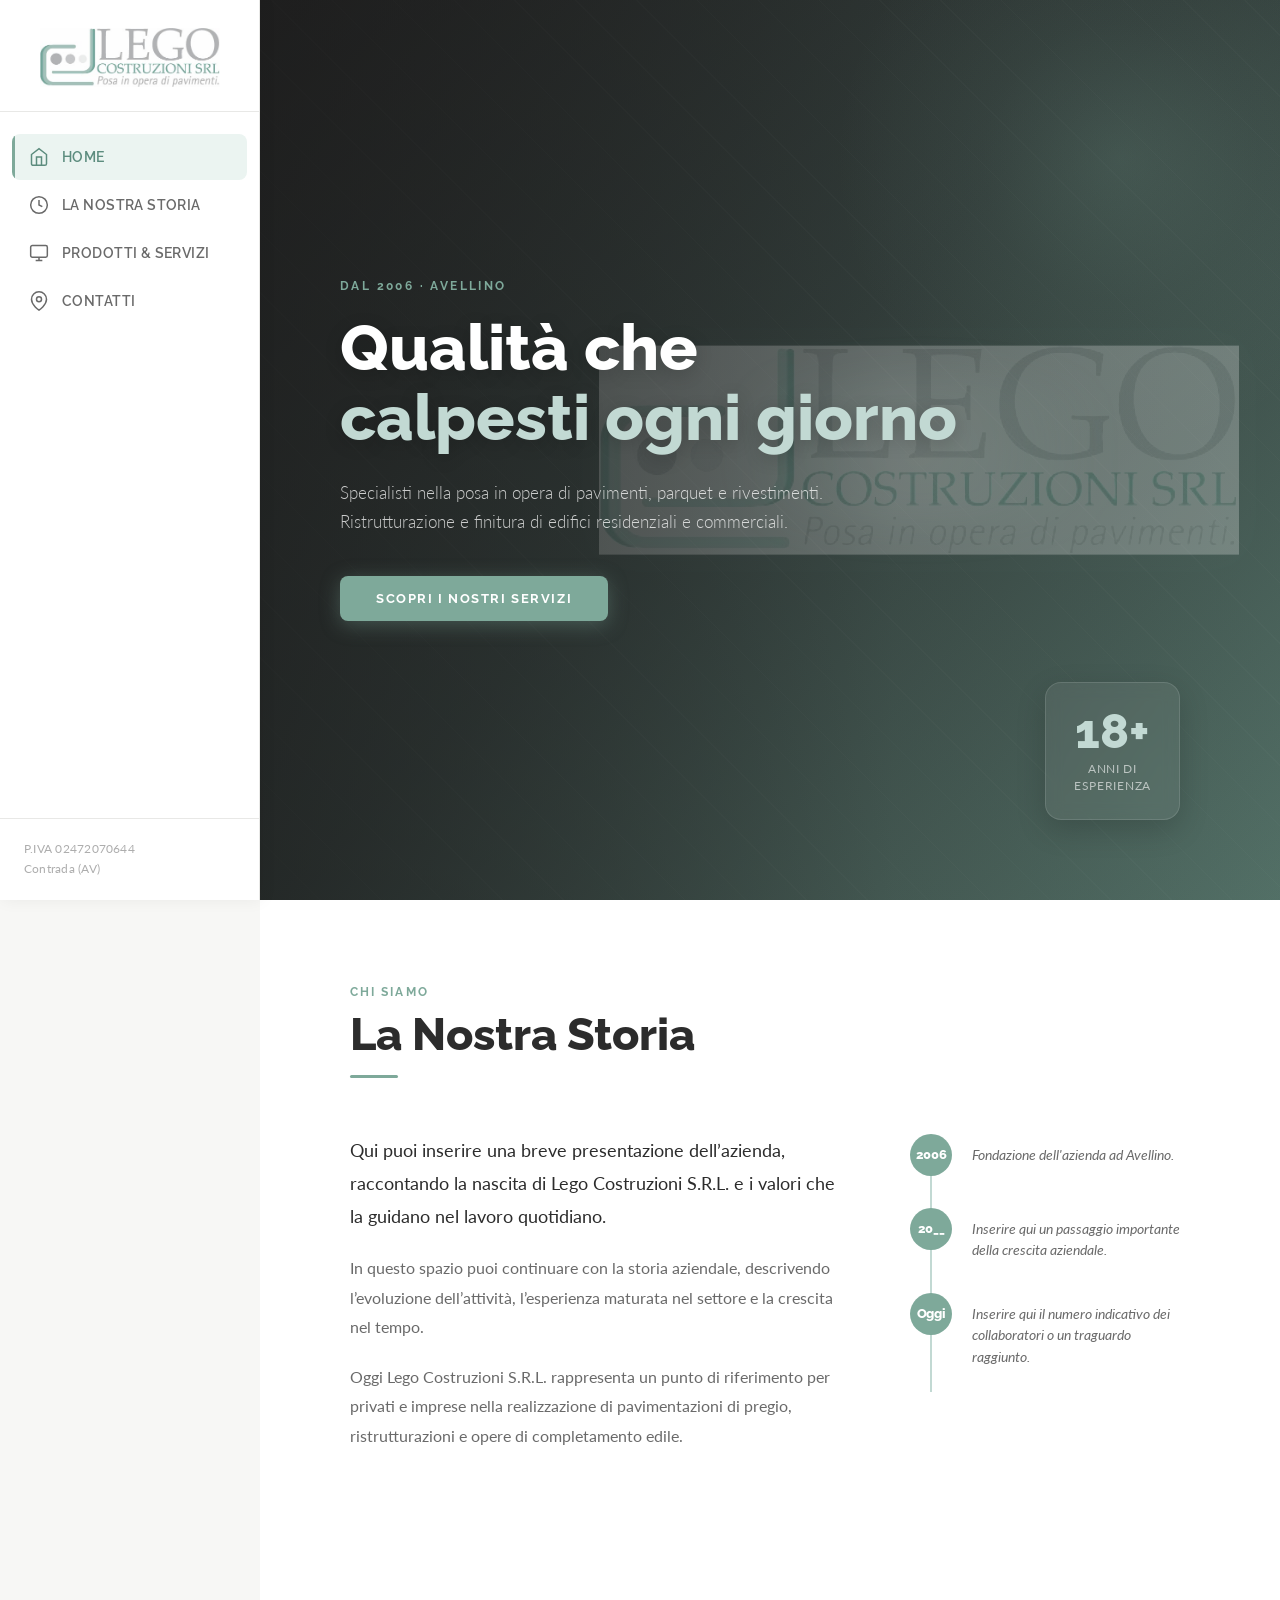
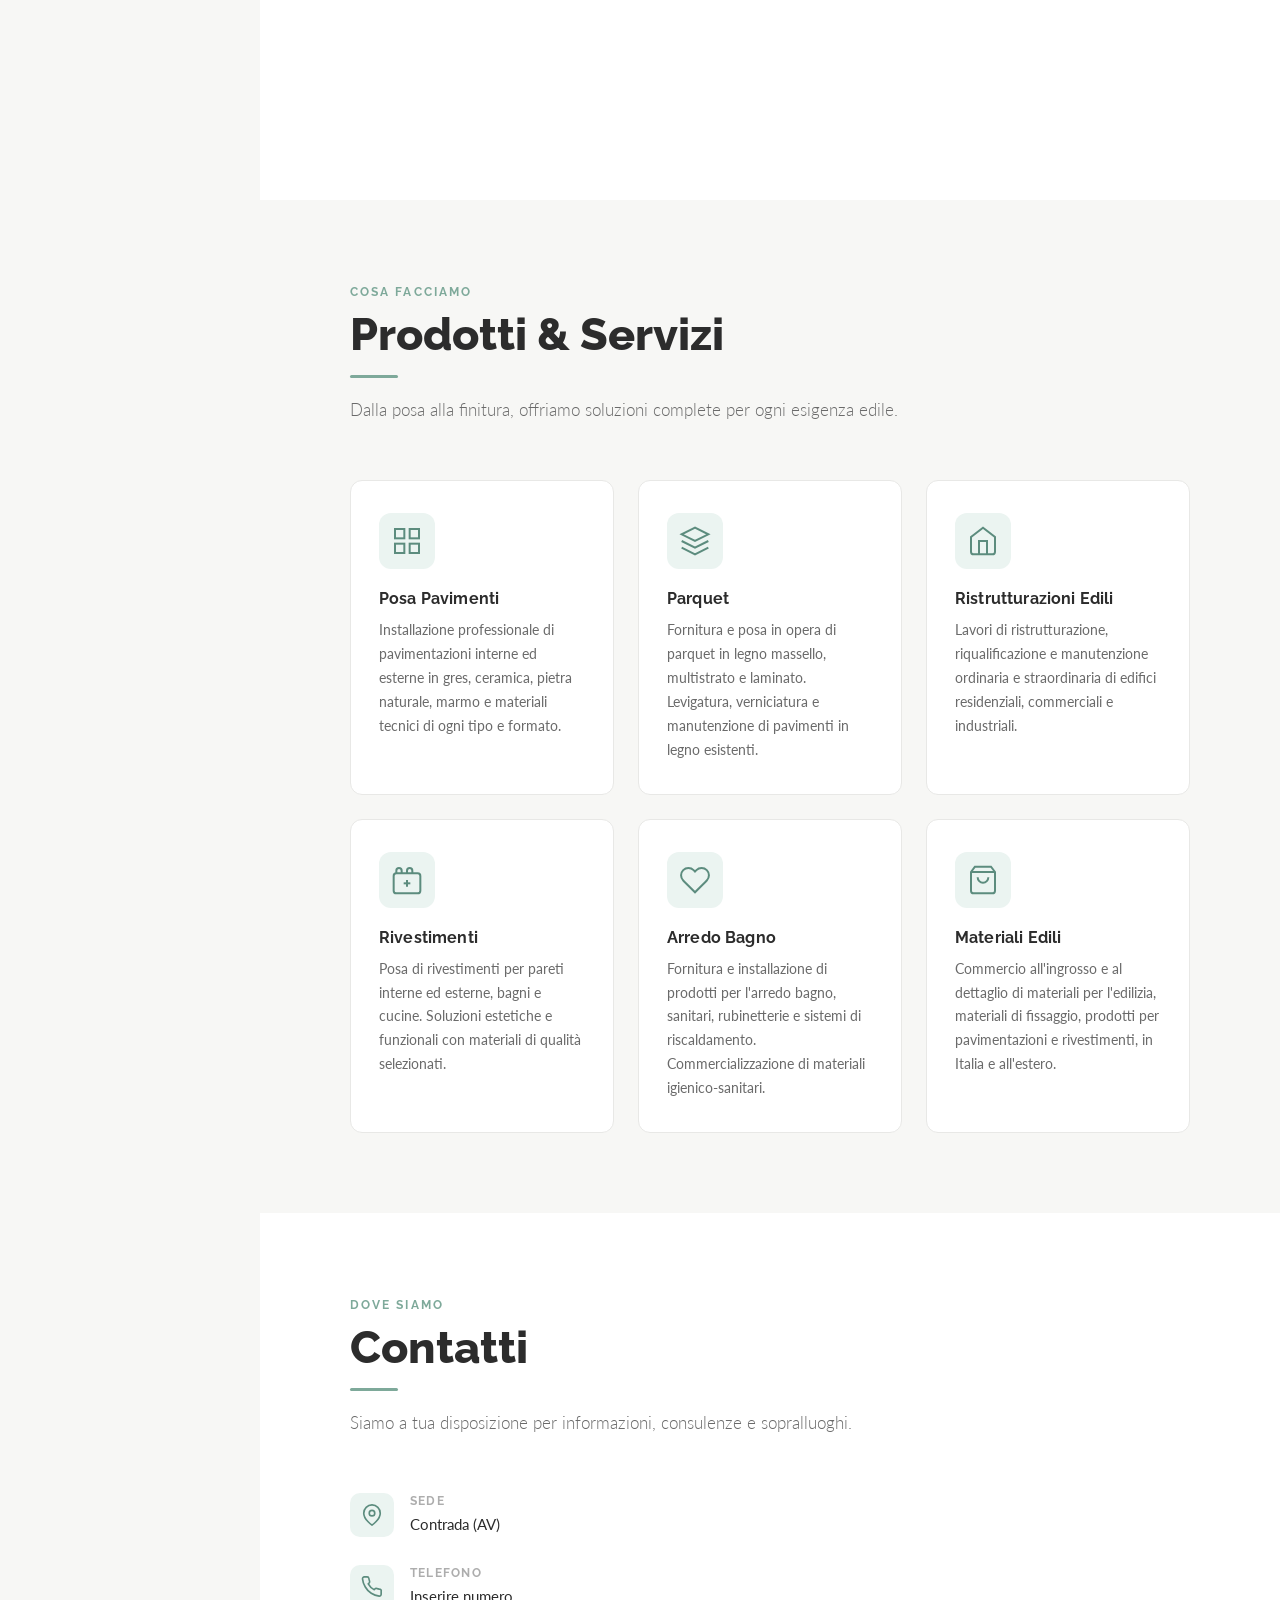
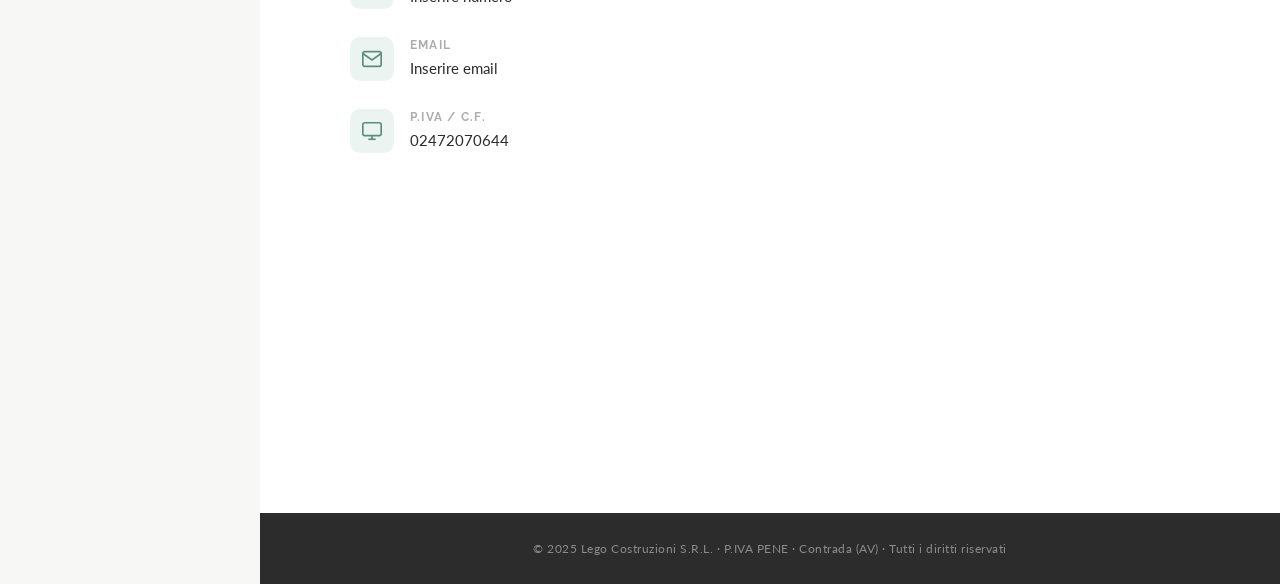
==== index.html @ 9ab8b0f4 "Update index.html" ====
<!DOCTYPE html>
<html lang="it">
<head>
  <meta charset="UTF-8" />
  <meta name="viewport" content="width=device-width, initial-scale=1.0" />
  <title>Lego Costruzioni S.R.L. – Posa in opera di pavimenti</title>
  <link rel="stylesheet" href="style.css" />
  <link href="https://fonts.googleapis.com/css2?family=Raleway:wght@300;400;500;600;700;800&family=Lato:wght@300;400;700&display=swap" rel="stylesheet" />
</head>
<body>

  <!-- SIDEBAR -->
  <nav class="sidebar">
    <div class="sidebar-brand">
      <img src="logo.jpg" alt="Lego Costruzioni SRL" class="sidebar-logo-img" />
    </div>

    <ul class="nav-links">
      <li>
        <a href="#home" class="nav-link active">
          <span class="nav-icon">
            <svg width="20" height="20" viewBox="0 0 24 24" fill="none" stroke="currentColor" stroke-width="1.8">
              <path d="M3 9l9-7 9 7v11a2 2 0 0 1-2 2H5a2 2 0 0 1-2-2z"/>
              <polyline points="9 22 9 12 15 12 15 22"/>
            </svg>
          </span>
          <span class="nav-label">Home</span>
        </a>
      </li>
      <li>
        <a href="#storia" class="nav-link">
          <span class="nav-icon">
            <svg width="20" height="20" viewBox="0 0 24 24" fill="none" stroke="currentColor" stroke-width="1.8">
              <circle cx="12" cy="12" r="10"/>
              <polyline points="12 6 12 12 16 14"/>
            </svg>
          </span>
          <span class="nav-label">La Nostra Storia</span>
        </a>
      </li>
      <li>
        <a href="#prodotti" class="nav-link">
          <span class="nav-icon">
            <svg width="20" height="20" viewBox="0 0 24 24" fill="none" stroke="currentColor" stroke-width="1.8">
              <rect x="2" y="3" width="20" height="14" rx="2"/>
              <line x1="8" y1="21" x2="16" y2="21"/>
              <line x1="12" y1="17" x2="12" y2="21"/>
            </svg>
          </span>
          <span class="nav-label">Prodotti &amp; Servizi</span>
        </a>
      </li>
      <li>
        <a href="#contatti" class="nav-link">
          <span class="nav-icon">
            <svg width="20" height="20" viewBox="0 0 24 24" fill="none" stroke="currentColor" stroke-width="1.8">
              <path d="M21 10c0 7-9 13-9 13s-9-6-9-13a9 9 0 0 1 18 0z"/>
              <circle cx="12" cy="10" r="3"/>
            </svg>
          </span>
          <span class="nav-label">Contatti</span>
        </a>
      </li>
    </ul>

    <div class="sidebar-footer">
      <p>P.IVA 02472070644</p>
      <p>Contrada (AV)</p>
    </div>
  </nav>

  <!-- MAIN CONTENT -->
  <main class="main-content">

    <!-- HOME SECTION -->
    <section id="home" class="section section-home">
      <div class="hero-bg-logo">
        <img src="logo.jpg" alt="" class="hero-bg-logo-img" />
      </div>

      <div class="hero-overlay"></div>

      <div class="hero-content">
        <p class="hero-eyebrow">Dal 2006 · Avellino</p>
        <h1 class="hero-title">Qualità che<br><em>calpesti ogni giorno</em></h1>
        <p class="hero-subtitle">
          Specialisti nella posa in opera di pavimenti, parquet e rivestimenti.<br>
          Ristrutturazione e finitura di edifici residenziali e commerciali.
        </p>
        <a href="#prodotti" class="btn-primary">Scopri i nostri servizi</a>
      </div>

      <div class="hero-badge">
        <span class="badge-number">18+</span>
        <span class="badge-text">anni di<br>esperienza</span>
      </div>
    </section>

    <!-- STORIA SECTION -->
    <section id="storia" class="section section-storia">
      <div class="section-inner">
        <div class="section-header">
          <span class="section-tag">Chi siamo</span>
          <h2 class="section-title">La Nostra Storia</h2>
          <div class="title-bar"></div>
        </div>

        <div class="storia-grid">
          <div class="storia-text">
            <p class="storia-intro">
              Qui puoi inserire una breve presentazione dell’azienda, raccontando la nascita di Lego Costruzioni S.R.L. e i valori che la guidano nel lavoro quotidiano.
            </p>
            <p>
              In questo spazio puoi continuare con la storia aziendale, descrivendo l’evoluzione dell’attività, l’esperienza maturata nel settore e la crescita nel tempo.
            </p>
            <p>
              Oggi Lego Costruzioni S.R.L. rappresenta un punto di riferimento per privati e imprese nella realizzazione di pavimentazioni di pregio, ristrutturazioni e opere di completamento edile.
            </p>
          </div>

          <div class="storia-timeline">
            <div class="timeline-item">
              <div class="timeline-year">2006</div>
              <div class="timeline-desc">Fondazione dell'azienda ad Avellino.</div>
            </div>
            <div class="timeline-item">
              <div class="timeline-year">20__</div>
              <div class="timeline-desc">Inserire qui un passaggio importante della crescita aziendale.</div>
            </div>
            <div class="timeline-item">
              <div class="timeline-year">Oggi</div>
              <div class="timeline-desc">Inserire qui il numero indicativo dei collaboratori o un traguardo raggiunto.</div>
            </div>
          </div>
        </div>
      </div>
    </section>

    <!-- PRODOTTI & SERVIZI SECTION -->
    <section id="prodotti" class="section section-prodotti">
      <div class="section-inner">
        <div class="section-header">
          <span class="section-tag">Cosa facciamo</span>
          <h2 class="section-title">Prodotti &amp; Servizi</h2>
          <div class="title-bar"></div>
          <p class="section-desc">Dalla posa alla finitura, offriamo soluzioni complete per ogni esigenza edile.</p>
        </div>

        <div class="cards-grid">

          <div class="card">
            <div class="card-icon">
              <svg width="32" height="32" viewBox="0 0 24 24" fill="none" stroke="currentColor" stroke-width="1.5">
                <rect x="3" y="3" width="7" height="7"/>
                <rect x="14" y="3" width="7" height="7"/>
                <rect x="3" y="14" width="7" height="7"/>
                <rect x="14" y="14" width="7" height="7"/>
              </svg>
            </div>
            <h3 class="card-title">Posa Pavimenti</h3>
            <p class="card-text">Installazione professionale di pavimentazioni interne ed esterne in gres, ceramica, pietra naturale, marmo e materiali tecnici di ogni tipo e formato.</p>
          </div>

          <div class="card">
            <div class="card-icon">
              <svg width="32" height="32" viewBox="0 0 24 24" fill="none" stroke="currentColor" stroke-width="1.5">
                <path d="M12 2L2 7l10 5 10-5-10-5z"/>
                <path d="M2 17l10 5 10-5"/>
                <path d="M2 12l10 5 10-5"/>
              </svg>
            </div>
            <h3 class="card-title">Parquet</h3>
            <p class="card-text">Fornitura e posa in opera di parquet in legno massello, multistrato e laminato. Levigatura, verniciatura e manutenzione di pavimenti in legno esistenti.</p>
          </div>

          <div class="card">
            <div class="card-icon">
              <svg width="32" height="32" viewBox="0 0 24 24" fill="none" stroke="currentColor" stroke-width="1.5">
                <path d="M3 9l9-7 9 7v11a2 2 0 0 1-2 2H5a2 2 0 0 1-2-2z"/>
                <polyline points="9 22 9 12 15 12 15 22"/>
              </svg>
            </div>
            <h3 class="card-title">Ristrutturazioni Edili</h3>
            <p class="card-text">Lavori di ristrutturazione, riqualificazione e manutenzione ordinaria e straordinaria di edifici residenziali, commerciali e industriali.</p>
          </div>

          <div class="card">
            <div class="card-icon">
              <svg width="32" height="32" viewBox="0 0 24 24" fill="none" stroke="currentColor" stroke-width="1.5">
                <rect x="2" y="7" width="20" height="15" rx="2"/>
                <path d="M16 7V5a2 2 0 0 0-4 0v2"/>
                <path d="M8 7V5a2 2 0 0 0-4 0v2"/>
                <line x1="12" y1="12" x2="12" y2="17"/>
                <line x1="9.5" y1="14.5" x2="14.5" y2="14.5"/>
              </svg>
            </div>
            <h3 class="card-title">Rivestimenti</h3>
            <p class="card-text">Posa di rivestimenti per pareti interne ed esterne, bagni e cucine. Soluzioni estetiche e funzionali con materiali di qualità selezionati.</p>
          </div>

          <div class="card">
            <div class="card-icon">
              <svg width="32" height="32" viewBox="0 0 24 24" fill="none" stroke="currentColor" stroke-width="1.5">
                <path d="M20.84 4.61a5.5 5.5 0 0 0-7.78 0L12 5.67l-1.06-1.06a5.5 5.5 0 0 0-7.78 7.78l1.06 1.06L12 21.23l7.78-7.78 1.06-1.06a5.5 5.5 0 0 0 0-7.78z"/>
              </svg>
            </div>
            <h3 class="card-title">Arredo Bagno</h3>
            <p class="card-text">Fornitura e installazione di prodotti per l'arredo bagno, sanitari, rubinetterie e sistemi di riscaldamento. Commercializzazione di materiali igienico-sanitari.</p>
          </div>

          <div class="card">
            <div class="card-icon">
              <svg width="32" height="32" viewBox="0 0 24 24" fill="none" stroke="currentColor" stroke-width="1.5">
                <path d="M6 2L3 6v14a2 2 0 0 0 2 2h14a2 2 0 0 0 2-2V6l-3-4z"/>
                <line x1="3" y1="6" x2="21" y2="6"/>
                <path d="M16 10a4 4 0 0 1-8 0"/>
              </svg>
            </div>
            <h3 class="card-title">Materiali Edili</h3>
            <p class="card-text">Commercio all'ingrosso e al dettaglio di materiali per l'edilizia, materiali di fissaggio, prodotti per pavimentazioni e rivestimenti, in Italia e all'estero.</p>
          </div>

        </div>
      </div>
    </section>

    <!-- CONTATTI SECTION -->
    <section id="contatti" class="section section-contatti">
      <div class="section-inner">
        <div class="section-header">
          <span class="section-tag">Dove siamo</span>
          <h2 class="section-title">Contatti</h2>
          <div class="title-bar"></div>
          <p class="section-desc">Siamo a tua disposizione per informazioni, consulenze e sopralluoghi.</p>
        </div>

        <div class="contatti-grid contatti-grid-single">
          <div class="contatti-info">
            <div class="contact-item">
              <div class="contact-icon">
                <svg width="22" height="22" viewBox="0 0 24 24" fill="none" stroke="currentColor" stroke-width="1.8">
                  <path d="M21 10c0 7-9 13-9 13s-9-6-9-13a9 9 0 0 1 18 0z"/>
                  <circle cx="12" cy="10" r="3"/>
                </svg>
              </div>
              <div>
                <strong>Sede</strong>
                <p>Contrada (AV)</p>
              </div>
            </div>

            <div class="contact-item">
              <div class="contact-icon">
                <svg width="22" height="22" viewBox="0 0 24 24" fill="none" stroke="currentColor" stroke-width="1.8">
                  <path d="M22 16.92v3a2 2 0 0 1-2.18 2 19.79 19.79 0 0 1-8.63-3.07A19.5 19.5 0 0 1 4.69 12 19.79 19.79 0 0 1 1.65 3.18 2 2 0 0 1 3.62 1h3a2 2 0 0 1 2 1.72c.127.96.361 1.903.7 2.81a2 2 0 0 1-.45 2.11L7.91 8.59a16 16 0 0 0 6.29 6.29l.96-.87a2 2 0 0 1 2.11-.45c.907.339 1.85.573 2.81.7A2 2 0 0 1 22 16.92z"/>
                </svg>
              </div>
              <div>
                <strong>Telefono</strong>
                <p>Inserire numero</p>
              </div>
            </div>

            <div class="contact-item">
              <div class="contact-icon">
                <svg width="22" height="22" viewBox="0 0 24 24" fill="none" stroke="currentColor" stroke-width="1.8">
                  <path d="M4 4h16c1.1 0 2 .9 2 2v12c0 1.1-.9 2-2 2H4c-1.1 0-2-.9-2-2V6c0-1.1.9-2 2-2z"/>
                  <polyline points="22,6 12,13 2,6"/>
                </svg>
              </div>
              <div>
                <strong>Email</strong>
                <p>Inserire email</p>
              </div>
            </div>

            <div class="contact-item">
              <div class="contact-icon">
                <svg width="22" height="22" viewBox="0 0 24 24" fill="none" stroke="currentColor" stroke-width="1.8">
                  <rect x="2" y="3" width="20" height="14" rx="2"/>
                  <line x1="8" y1="21" x2="16" y2="21"/>
                  <line x1="12" y1="17" x2="12" y2="21"/>
                </svg>
              </div>
              <div>
                <strong>P.IVA / C.F.</strong>
                <p>02472070644</p>
              </div>
            </div>
          </div>
        </div>
      </div>
    </section>

    <!-- FOOTER -->
    <footer class="footer">
      <p>&copy; 2025 Lego Costruzioni S.R.L. · P.IVA PENE · Contrada (AV) · Tutti i diritti riservati</p>
    </footer>

  </main>

  <script>
    const sections = document.querySelectorAll('.section');
    const navLinks = document.querySelectorAll('.nav-link');

    const observer = new IntersectionObserver((entries) => {
      entries.forEach(entry => {
        if (entry.isIntersecting) {
          const id = entry.target.getAttribute('id');
          navLinks.forEach(link => {
            link.classList.remove('active');
            if (link.getAttribute('href') === '#' + id) {
              link.classList.add('active');
            }
          });
        }
      });
    }, { threshold: 0.4 });

    sections.forEach(section => observer.observe(section));

    navLinks.forEach(link => {
      link.addEventListener('click', e => {
        e.preventDefault();
        const target = document.querySelector(link.getAttribute('href'));
        if (target) {
          target.scrollIntoView({ behavior: 'smooth' });
        }
      });
    });
  </script>

</body>
</html>
---- style.css ----
/* =========================================
   LEGO COSTRUZIONI SRL — style.css
   ========================================= */

*, *::before, *::after {
  box-sizing: border-box;
  margin: 0;
  padding: 0;
}

:root {
  --sage: #7EA99A;
  --sage-dk: #5C8C7E;
  --sage-lt: #C2D9D3;
  --sage-xlt: #EBF4F1;
  --gray: #6A6A6A;
  --gray-lt: #ADADAD;
  --gray-xlt: #E8E8E6;
  --dark: #2C2C2C;
  --white: #FFFFFF;
  --bg: #F7F7F5;
  --sidebar-w: 260px;
  --font-head: 'Raleway', sans-serif;
  --font-body: 'Lato', sans-serif;
  --transition: 0.3s ease;
  --shadow-sm: 0 2px 8px rgba(0,0,0,0.06);
  --shadow-md: 0 6px 24px rgba(0,0,0,0.10);
  --shadow-lg: 0 12px 40px rgba(0,0,0,0.14);
  --radius: 8px;
}

html {
  scroll-behavior: smooth;
}

body {
  font-family: var(--font-body);
  background: var(--bg);
  color: var(--dark);
  display: flex;
  min-height: 100vh;
  overflow-x: hidden;
}

/* =========================================
   SIDEBAR
   ========================================= */

.sidebar {
  position: fixed;
  top: 0;
  left: 0;
  width: var(--sidebar-w);
  height: 100vh;
  background: var(--white);
  border-right: 1px solid var(--gray-xlt);
  display: flex;
  flex-direction: column;
  z-index: 100;
  box-shadow: 2px 0 16px rgba(0,0,0,0.06);
}

.sidebar-brand {
  padding: 28px 24px 24px;
  border-bottom: 1px solid var(--gray-xlt);
  display: flex;
  align-items: center;
  justify-content: center;
  min-height: 110px;
}

.sidebar-logo-img {
  max-width: 180px;
  max-height: 80px;
  width: auto;
  height: auto;
  object-fit: contain;
}

.nav-links {
  list-style: none;
  padding: 20px 0;
  flex: 1;
}

.nav-links li {
  margin: 2px 12px;
}

.nav-link {
  display: flex;
  align-items: center;
  gap: 12px;
  padding: 13px 16px;
  border-radius: var(--radius);
  text-decoration: none;
  color: var(--gray);
  font-family: var(--font-head);
  font-weight: 600;
  font-size: 0.88rem;
  letter-spacing: 0.03em;
  text-transform: uppercase;
  transition: all var(--transition);
  position: relative;
  overflow: hidden;
}

.nav-link::before {
  content: '';
  position: absolute;
  left: 0;
  top: 0;
  height: 100%;
  width: 3px;
  background: var(--sage);
  border-radius: 0 3px 3px 0;
  transform: scaleY(0);
  transition: transform var(--transition);
}

.nav-link:hover {
  background: var(--sage-xlt);
  color: var(--sage-dk);
}

.nav-link:hover::before,
.nav-link.active::before {
  transform: scaleY(1);
}

.nav-link.active {
  background: var(--sage-xlt);
  color: var(--sage-dk);
}

.nav-icon {
  display: flex;
  align-items: center;
  justify-content: center;
  width: 22px;
  flex-shrink: 0;
  color: inherit;
}

.nav-label {
  white-space: nowrap;
}

.sidebar-footer {
  padding: 20px 24px;
  border-top: 1px solid var(--gray-xlt);
  font-size: 0.72rem;
  color: var(--gray-lt);
  line-height: 1.8;
  font-family: var(--font-body);
  letter-spacing: 0.02em;
}

/* =========================================
   MAIN CONTENT
   ========================================= */

.main-content {
  margin-left: var(--sidebar-w);
  flex: 1;
  min-height: 100vh;
}

/* =========================================
   SECTIONS — COMMON
   ========================================= */

.section {
  min-height: 100vh;
  scroll-snap-align: start;
}

.section-inner {
  max-width: 960px;
  margin: 0 auto;
  padding: 80px 60px;
}

.section-header {
  margin-bottom: 56px;
}

.section-tag {
  display: inline-block;
  font-family: var(--font-head);
  font-size: 0.72rem;
  font-weight: 700;
  letter-spacing: 0.18em;
  text-transform: uppercase;
  color: var(--sage);
  margin-bottom: 10px;
}

.section-title {
  font-family: var(--font-head);
  font-size: 2.8rem;
  font-weight: 800;
  color: var(--dark);
  line-height: 1.15;
  margin-bottom: 14px;
}

.title-bar {
  width: 48px;
  height: 3px;
  background: var(--sage);
  border-radius: 2px;
  margin-top: 14px;
}

.section-desc {
  margin-top: 18px;
  color: var(--gray);
  font-size: 1.05rem;
  font-weight: 300;
  line-height: 1.7;
  max-width: 560px;
}

/* =========================================
   HOME / HERO
   ========================================= */

.section-home {
  position: relative;
  display: flex;
  align-items: center;
  background: linear-gradient(135deg, #232323 0%, #34403d 48%, #56756b 100%);
  overflow: hidden;
  padding: 0 80px;
  isolation: isolate;
}

.section-home::before {
  content: '';
  position: absolute;
  inset: 0;
  background:
    repeating-linear-gradient(
      45deg,
      transparent,
      transparent 42px,
      rgba(255,255,255,0.018) 42px,
      rgba(255,255,255,0.018) 43px
    );
  z-index: 0;
}

.section-home::after {
  content: '';
  position: absolute;
  right: -120px;
  top: -120px;
  width: 560px;
  height: 560px;
  border-radius: 50%;
  background: radial-gradient(circle, rgba(126,169,154,0.22) 0%, rgba(126,169,154,0.08) 35%, transparent 72%);
  z-index: 0;
  animation: heroGlow 8s ease-in-out infinite;
}

.hero-bg-logo {
  position: absolute;
  top: 50%;
  right: 4%;
  transform: translateY(-50%);
  width: min(50vw, 720px);
  display: flex;
  align-items: center;
  justify-content: center;
  z-index: 1;
  pointer-events: none;
}

.hero-bg-logo::before {
  content: '';
  position: absolute;
  inset: 12%;
  border-radius: 50%;
  background: radial-gradient(circle, rgba(255,255,255,0.10) 0%, rgba(126,169,154,0.10) 38%, transparent 72%);
  filter: blur(18px);
  z-index: -1;
}

.hero-bg-logo-img {
  width: 100%;
  height: auto;
  object-fit: contain;
  opacity: 0.28;
  filter: brightness(1.18) contrast(1.05) saturate(0.9) drop-shadow(0 0 22px rgba(194,217,211,0.10));
  animation: floatLogo 9s ease-in-out infinite;
  transform-origin: center center;
}

.hero-overlay {
  position: absolute;
  inset: 0;
  background:
    linear-gradient(90deg, rgba(27,27,27,0.62) 0%, rgba(27,27,27,0.36) 34%, rgba(27,27,27,0.12) 62%, rgba(27,27,27,0.06) 100%);
  z-index: 1;
}

.hero-content {
  position: relative;
  z-index: 3;
  max-width: 640px;
}

.hero-eyebrow {
  font-family: var(--font-head);
  font-size: 0.75rem;
  font-weight: 700;
  letter-spacing: 0.2em;
  text-transform: uppercase;
  color: var(--sage);
  margin-bottom: 20px;
}

.hero-title {
  font-family: var(--font-head);
  font-size: 4rem;
  font-weight: 800;
  color: var(--white);
  line-height: 1.1;
  margin-bottom: 24px;
  text-shadow: 0 4px 18px rgba(0,0,0,0.18);
}

.hero-title em {
  font-style: normal;
  color: var(--sage-lt);
}

.hero-subtitle {
  font-size: 1.05rem;
  font-weight: 300;
  color: rgba(255,255,255,0.76);
  line-height: 1.75;
  margin-bottom: 40px;
  max-width: 520px;
}

.btn-primary {
  display: inline-block;
  padding: 15px 36px;
  background: var(--sage);
  color: var(--white);
  font-family: var(--font-head);
  font-weight: 700;
  font-size: 0.82rem;
  letter-spacing: 0.12em;
  text-transform: uppercase;
  text-decoration: none;
  border-radius: var(--radius);
  transition: all var(--transition);
  box-shadow: 0 4px 20px rgba(126,169,154,0.35);
  position: relative;
  z-index: 3;
}

.btn-primary:hover {
  background: var(--sage-dk);
  transform: translateY(-2px);
  box-shadow: 0 8px 28px rgba(126,169,154,0.45);
}

.hero-badge {
  position: absolute;
  right: 100px;
  bottom: 80px;
  z-index: 3;
  background: rgba(255,255,255,0.07);
  border: 1px solid rgba(255,255,255,0.12);
  backdrop-filter: blur(8px);
  border-radius: 16px;
  padding: 24px 28px;
  text-align: center;
  box-shadow: 0 10px 30px rgba(0,0,0,0.16);
}

.badge-number {
  display: block;
  font-family: var(--font-head);
  font-size: 3rem;
  font-weight: 800;
  color: var(--sage-lt);
  line-height: 1;
}

.badge-text {
  display: block;
  font-size: 0.75rem;
  color: rgba(255,255,255,0.6);
  letter-spacing: 0.06em;
  text-transform: uppercase;
  margin-top: 6px;
  line-height: 1.4;
}

@keyframes floatLogo {
  0% {
    transform: translateY(0) scale(1) rotate(-2deg);
  }
  50% {
    transform: translateY(-14px) scale(1.02) rotate(1deg);
  }
  100% {
    transform: translateY(0) scale(1) rotate(-2deg);
  }
}

@keyframes heroGlow {
  0% {
    transform: scale(1);
    opacity: 0.9;
  }
  50% {
    transform: scale(1.06);
    opacity: 1;
  }
  100% {
    transform: scale(1);
    opacity: 0.9;
  }
}

/* =========================================
   STORIA
   ========================================= */

.section-storia {
  background: var(--white);
}

.storia-grid {
  display: grid;
  grid-template-columns: 1fr 280px;
  gap: 60px;
  align-items: start;
}

.storia-text p {
  font-size: 1rem;
  line-height: 1.85;
  color: var(--gray);
  margin-bottom: 20px;
}

.storia-intro {
  font-size: 1.12rem !important;
  color: var(--dark) !important;
  font-weight: 400;
}

.storia-timeline {
  display: flex;
  flex-direction: column;
  gap: 0;
  position: relative;
}

.storia-timeline::before {
  content: '';
  position: absolute;
  left: 20px;
  top: 8px;
  bottom: 8px;
  width: 2px;
  background: var(--sage-lt);
}

.timeline-item {
  display: flex;
  gap: 20px;
  align-items: flex-start;
  padding: 0 0 32px 0;
  position: relative;
}

.timeline-year {
  font-family: var(--font-head);
  font-size: 0.82rem;
  font-weight: 800;
  color: var(--white);
  background: var(--sage);
  border-radius: 50%;
  width: 42px;
  height: 42px;
  display: flex;
  align-items: center;
  justify-content: center;
  flex-shrink: 0;
  position: relative;
  z-index: 1;
  letter-spacing: -0.02em;
}

.timeline-desc {
  font-size: 0.9rem;
  color: var(--gray);
  line-height: 1.5;
  padding-top: 10px;
  font-style: italic;
}

/* =========================================
   PRODOTTI
   ========================================= */

.section-prodotti {
  background: var(--bg);
}

.cards-grid {
  display: grid;
  grid-template-columns: repeat(3, 1fr);
  gap: 24px;
}

.card {
  background: var(--white);
  border-radius: 12px;
  padding: 32px 28px;
  border: 1px solid var(--gray-xlt);
  transition: all var(--transition);
  cursor: default;
}

.card:hover {
  transform: translateY(-4px);
  box-shadow: var(--shadow-md);
  border-color: var(--sage-lt);
}

.card-icon {
  width: 56px;
  height: 56px;
  background: var(--sage-xlt);
  border-radius: 12px;
  display: flex;
  align-items: center;
  justify-content: center;
  margin-bottom: 20px;
  color: var(--sage-dk);
  transition: all var(--transition);
}

.card:hover .card-icon {
  background: var(--sage);
  color: var(--white);
}

.card-title {
  font-family: var(--font-head);
  font-size: 1rem;
  font-weight: 700;
  color: var(--dark);
  margin-bottom: 10px;
  letter-spacing: 0.01em;
}

.card-text {
  font-size: 0.88rem;
  line-height: 1.7;
  color: var(--gray);
}

/* =========================================
   CONTATTI
   ========================================= */

.section-contatti {
  background: var(--white);
}

.contatti-grid {
  display: grid;
  grid-template-columns: 1fr 1.4fr;
  gap: 60px;
  align-items: start;
}

.contatti-info {
  display: flex;
  flex-direction: column;
  gap: 28px;
}

.contact-item {
  display: flex;
  gap: 16px;
  align-items: flex-start;
}

.contact-icon {
  width: 44px;
  height: 44px;
  background: var(--sage-xlt);
  border-radius: 10px;
  display: flex;
  align-items: center;
  justify-content: center;
  color: var(--sage-dk);
  flex-shrink: 0;
}

.contact-item strong {
  display: block;
  font-family: var(--font-head);
  font-size: 0.78rem;
  font-weight: 700;
  letter-spacing: 0.1em;
  text-transform: uppercase;
  color: var(--gray-lt);
  margin-bottom: 4px;
}

.contact-item p {
  font-size: 0.95rem;
  color: var(--dark);
  line-height: 1.6;
}

.contatti-form {
  background: var(--bg);
  border-radius: 16px;
  padding: 40px 36px;
  border: 1px solid var(--gray-xlt);
}

.form-title {
  font-family: var(--font-head);
  font-size: 1.2rem;
  font-weight: 700;
  color: var(--dark);
  margin-bottom: 28px;
}

.form-group {
  margin-bottom: 20px;
}

.form-group label {
  display: block;
  font-size: 0.78rem;
  font-weight: 700;
  letter-spacing: 0.08em;
  text-transform: uppercase;
  color: var(--gray);
  margin-bottom: 8px;
  font-family: var(--font-head);
}

.form-group input,
.form-group textarea {
  width: 100%;
  padding: 12px 16px;
  border: 1px solid var(--gray-xlt);
  border-radius: var(--radius);
  background: var(--white);
  font-family: var(--font-body);
  font-size: 0.92rem;
  color: var(--dark);
  transition: border-color var(--transition), box-shadow var(--transition);
  outline: none;
  resize: vertical;
}

.form-group input::placeholder,
.form-group textarea::placeholder {
  color: var(--gray-lt);
}

.form-group input:focus,
.form-group textarea:focus {
  border-color: var(--sage);
  box-shadow: 0 0 0 3px rgba(126,169,154,0.15);
}

.btn-submit {
  width: 100%;
  padding: 15px;
  background: var(--sage);
  color: var(--white);
  border: none;
  border-radius: var(--radius);
  font-family: var(--font-head);
  font-weight: 700;
  font-size: 0.85rem;
  letter-spacing: 0.1em;
  text-transform: uppercase;
  cursor: pointer;
  transition: all var(--transition);
  margin-top: 8px;
}

.btn-submit:hover {
  background: var(--sage-dk);
  transform: translateY(-1px);
  box-shadow: 0 4px 16px rgba(126,169,154,0.35);
}

/* =========================================
   FOOTER
   ========================================= */

.footer {
  background: var(--dark);
  color: rgba(255,255,255,0.45);
  text-align: center;
  padding: 28px 40px;
  font-size: 0.78rem;
  letter-spacing: 0.04em;
  font-family: var(--font-body);
}

/* =========================================
   RESPONSIVE
   ========================================= */

@media (max-width: 1200px) {
  .hero-bg-logo {
    width: min(40vw, 500px);
    right: 5%;
  }
}

@media (max-width: 1024px) {
  :root {
    --sidebar-w: 220px;
  }

  .section-inner {
    padding: 60px 40px;
  }

  .hero-title {
    font-size: 3rem;
  }

  .cards-grid {
    grid-template-columns: repeat(2, 1fr);
  }

  .storia-grid {
    grid-template-columns: 1fr;
    gap: 40px;
  }

  .hero-badge {
    right: 40px;
    bottom: 60px;
  }

  .hero-bg-logo {
    width: min(42vw, 420px);
    right: 2%;
    opacity: 1;
  }

  .hero-bg-logo-img {
    opacity: 0.11;
  }
}

@media (max-width: 768px) {
  :root {
    --sidebar-w: 0px;
  }

  .sidebar {
    width: 100%;
    height: auto;
    position: relative;
    flex-direction: row;
    flex-wrap: wrap;
    box-shadow: none;
    border-right: none;
    border-bottom: 1px solid var(--gray-xlt);
  }

  .sidebar-brand {
    border-bottom: none;
    padding: 16px 20px;
    min-height: auto;
    flex: 1;
  }

  .sidebar-logo-img {
    max-width: 130px;
    max-height: 50px;
  }

  .nav-links {
    display: flex;
    flex-direction: row;
    padding: 8px 12px;
    gap: 4px;
    width: 100%;
    border-top: 1px solid var(--gray-xlt);
    overflow-x: auto;
  }

  .nav-links li {
    margin: 0;
    flex-shrink: 0;
  }

  .nav-link {
    padding: 10px 14px;
    font-size: 0.75rem;
  }

  .nav-link::before {
    display: none;
  }

  .sidebar-footer {
    display: none;
  }

  body {
    flex-direction: column;
  }

  .main-content {
    margin-left: 0;
  }

  .section-home {
    padding: 60px 32px;
    min-height: 80vh;
  }

  .hero-title {
    font-size: 2.4rem;
  }

  .hero-badge {
    display: none;
  }

  .hero-bg-logo {
    width: 72vw;
    right: -8%;
    top: 52%;
  }

  .hero-bg-logo-img {
    opacity: 0.09;
    animation-duration: 11s;
  }

  .section-inner {
    padding: 50px 28px;
  }

  .section-title {
    font-size: 2rem;
  }

  .cards-grid {
    grid-template-columns: 1fr;
  }

  .contatti-grid {
    grid-template-columns: 1fr;
    gap: 40px;
  }
}
.contatti-grid-single {
  grid-template-columns: 1fr;
  max-width: 700px;
}

@media (max-width: 480px) {
  .section-home {
    padding: 48px 22px;
  }

  .hero-title {
    font-size: 2rem;
  }

  .hero-subtitle {
    font-size: 0.95rem;
    max-width: 100%;
  }

  .hero-bg-logo {
    width: 88vw;
    right: -20%;
    top: 50%;
  }

  .hero-overlay {
    background: linear-gradient(90deg, rgba(27,27,27,0.78) 0%, rgba(27,27,27,0.58) 45%, rgba(27,27,27,0.22) 100%);
  }
}
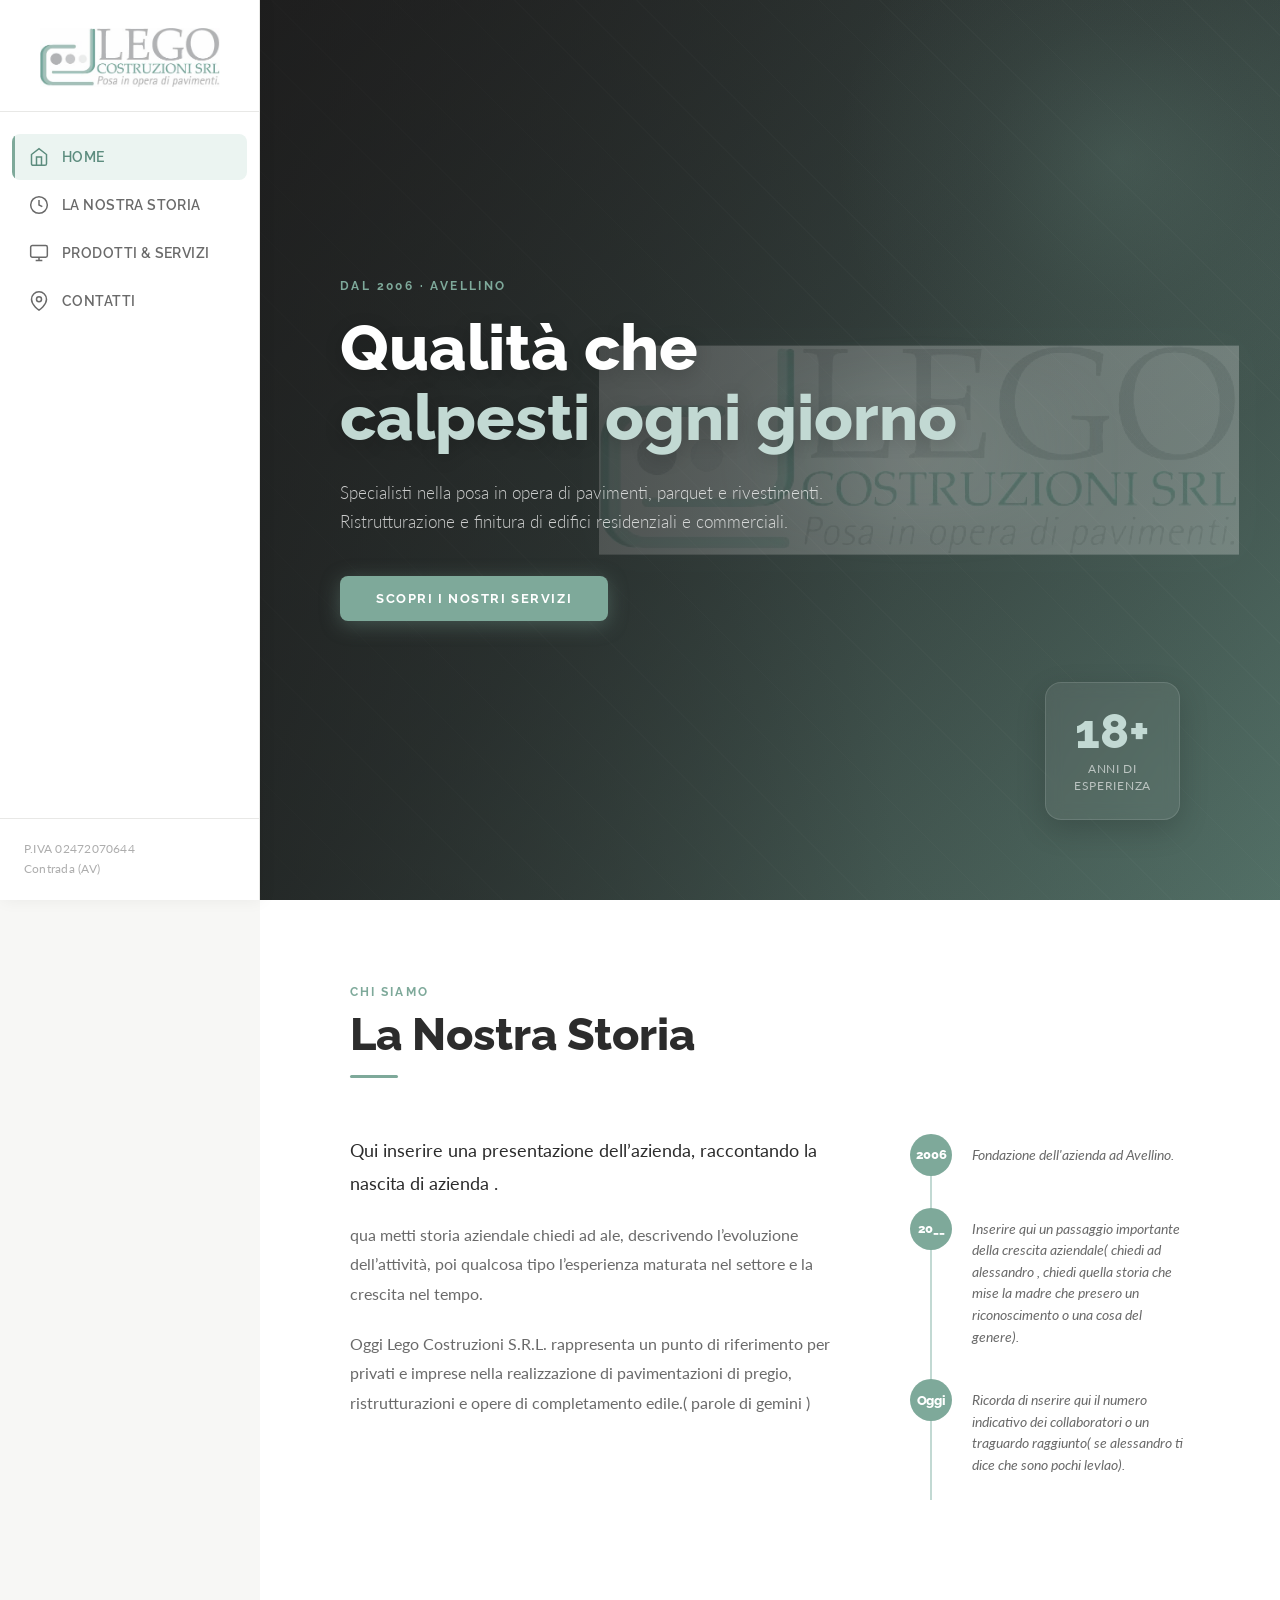
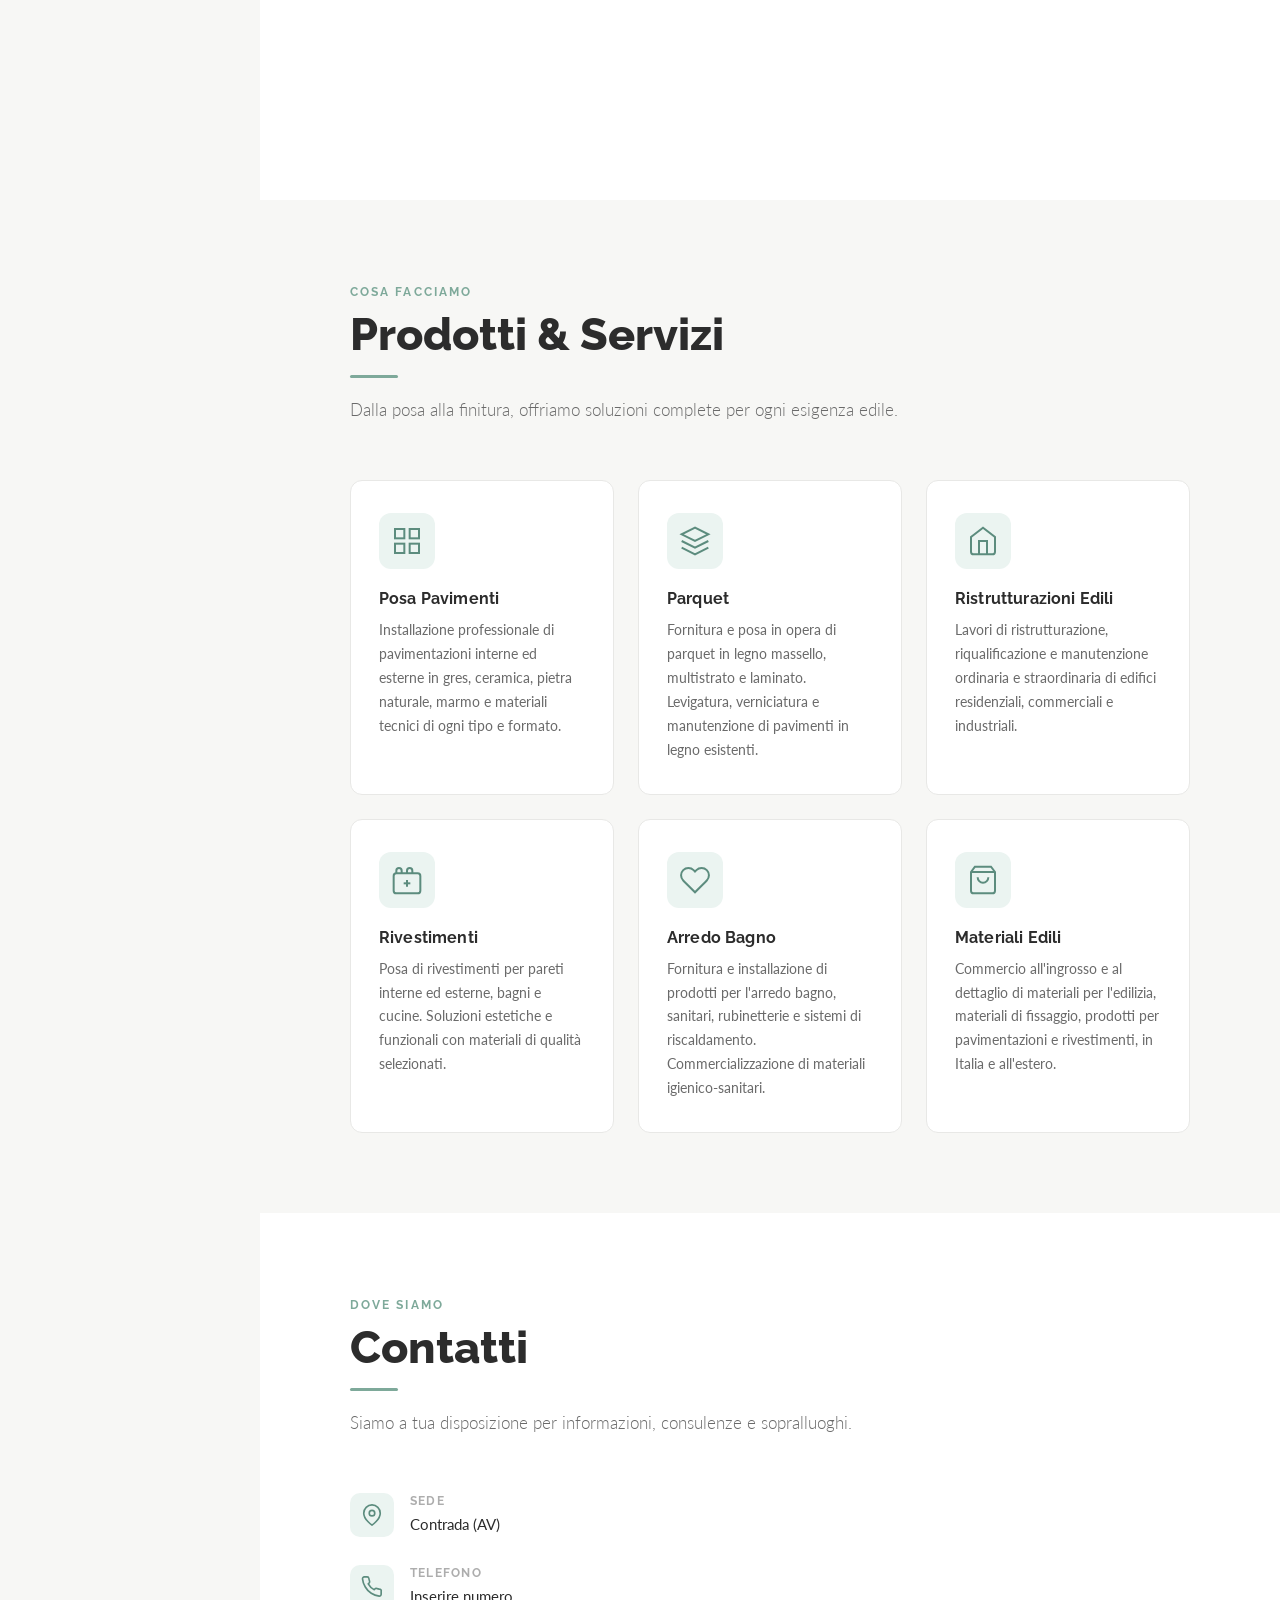
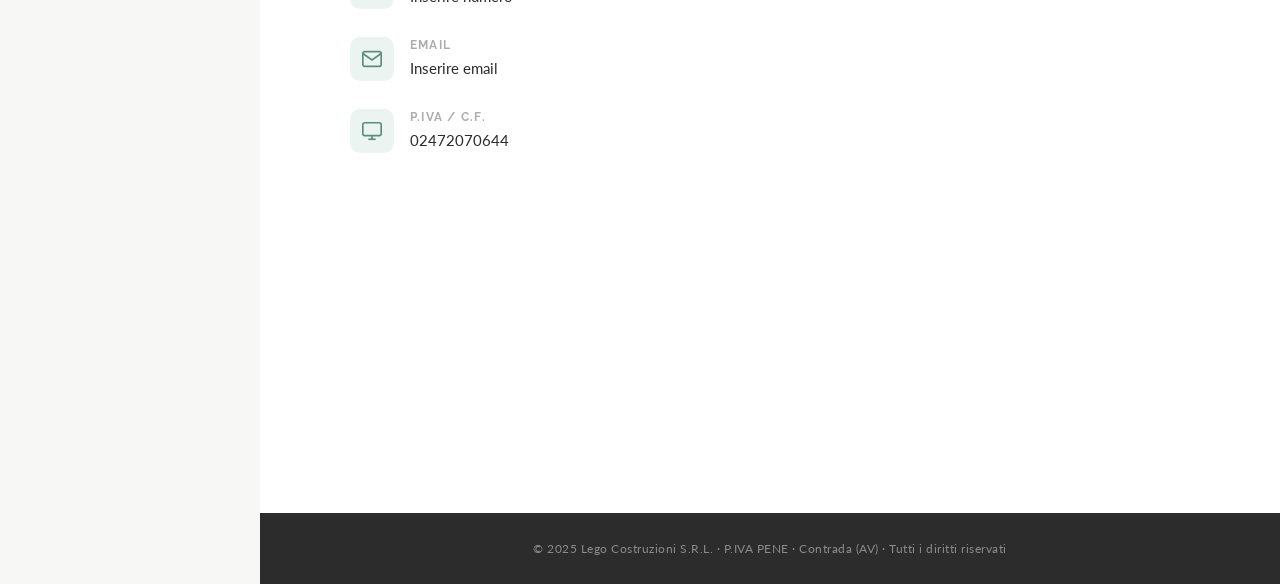
==== commit 1332749f: "Update index.html" ====
--- a/index.html
+++ b/index.html
@@ -108,13 +108,13 @@
         <div class="storia-grid">
           <div class="storia-text">
             <p class="storia-intro">
-              Qui puoi inserire una breve presentazione dell’azienda, raccontando la nascita di Lego Costruzioni S.R.L. e i valori che la guidano nel lavoro quotidiano.
+              Qui inserire una  presentazione dell’azienda, raccontando la nascita di azienda .
             </p>
             <p>
-              In questo spazio puoi continuare con la storia aziendale, descrivendo l’evoluzione dell’attività, l’esperienza maturata nel settore e la crescita nel tempo.
+              qua metti storia aziendale chiedi ad ale, descrivendo l’evoluzione dell’attività,  poi qualcosa tipo l’esperienza maturata nel settore e la crescita nel tempo.
             </p>
             <p>
-              Oggi Lego Costruzioni S.R.L. rappresenta un punto di riferimento per privati e imprese nella realizzazione di pavimentazioni di pregio, ristrutturazioni e opere di completamento edile.
+              Oggi Lego Costruzioni S.R.L. rappresenta un punto di riferimento per privati e imprese nella realizzazione di pavimentazioni di pregio, ristrutturazioni e opere di completamento edile.( parole di gemini )
             </p>
           </div>
 
@@ -125,11 +125,11 @@
             </div>
             <div class="timeline-item">
               <div class="timeline-year">20__</div>
-              <div class="timeline-desc">Inserire qui un passaggio importante della crescita aziendale.</div>
+              <div class="timeline-desc">Inserire qui un passaggio importante della crescita aziendale( chiedi ad alessandro , chiedi quella storia che mise la madre che presero un riconoscimento o una cosa del genere).</div>
             </div>
             <div class="timeline-item">
               <div class="timeline-year">Oggi</div>
-              <div class="timeline-desc">Inserire qui il numero indicativo dei collaboratori o un traguardo raggiunto.</div>
+              <div class="timeline-desc">Ricorda di nserire qui il numero indicativo dei collaboratori o un traguardo raggiunto( se alessandro ti dice che sono pochi levlao).</div>
             </div>
           </div>
         </div>
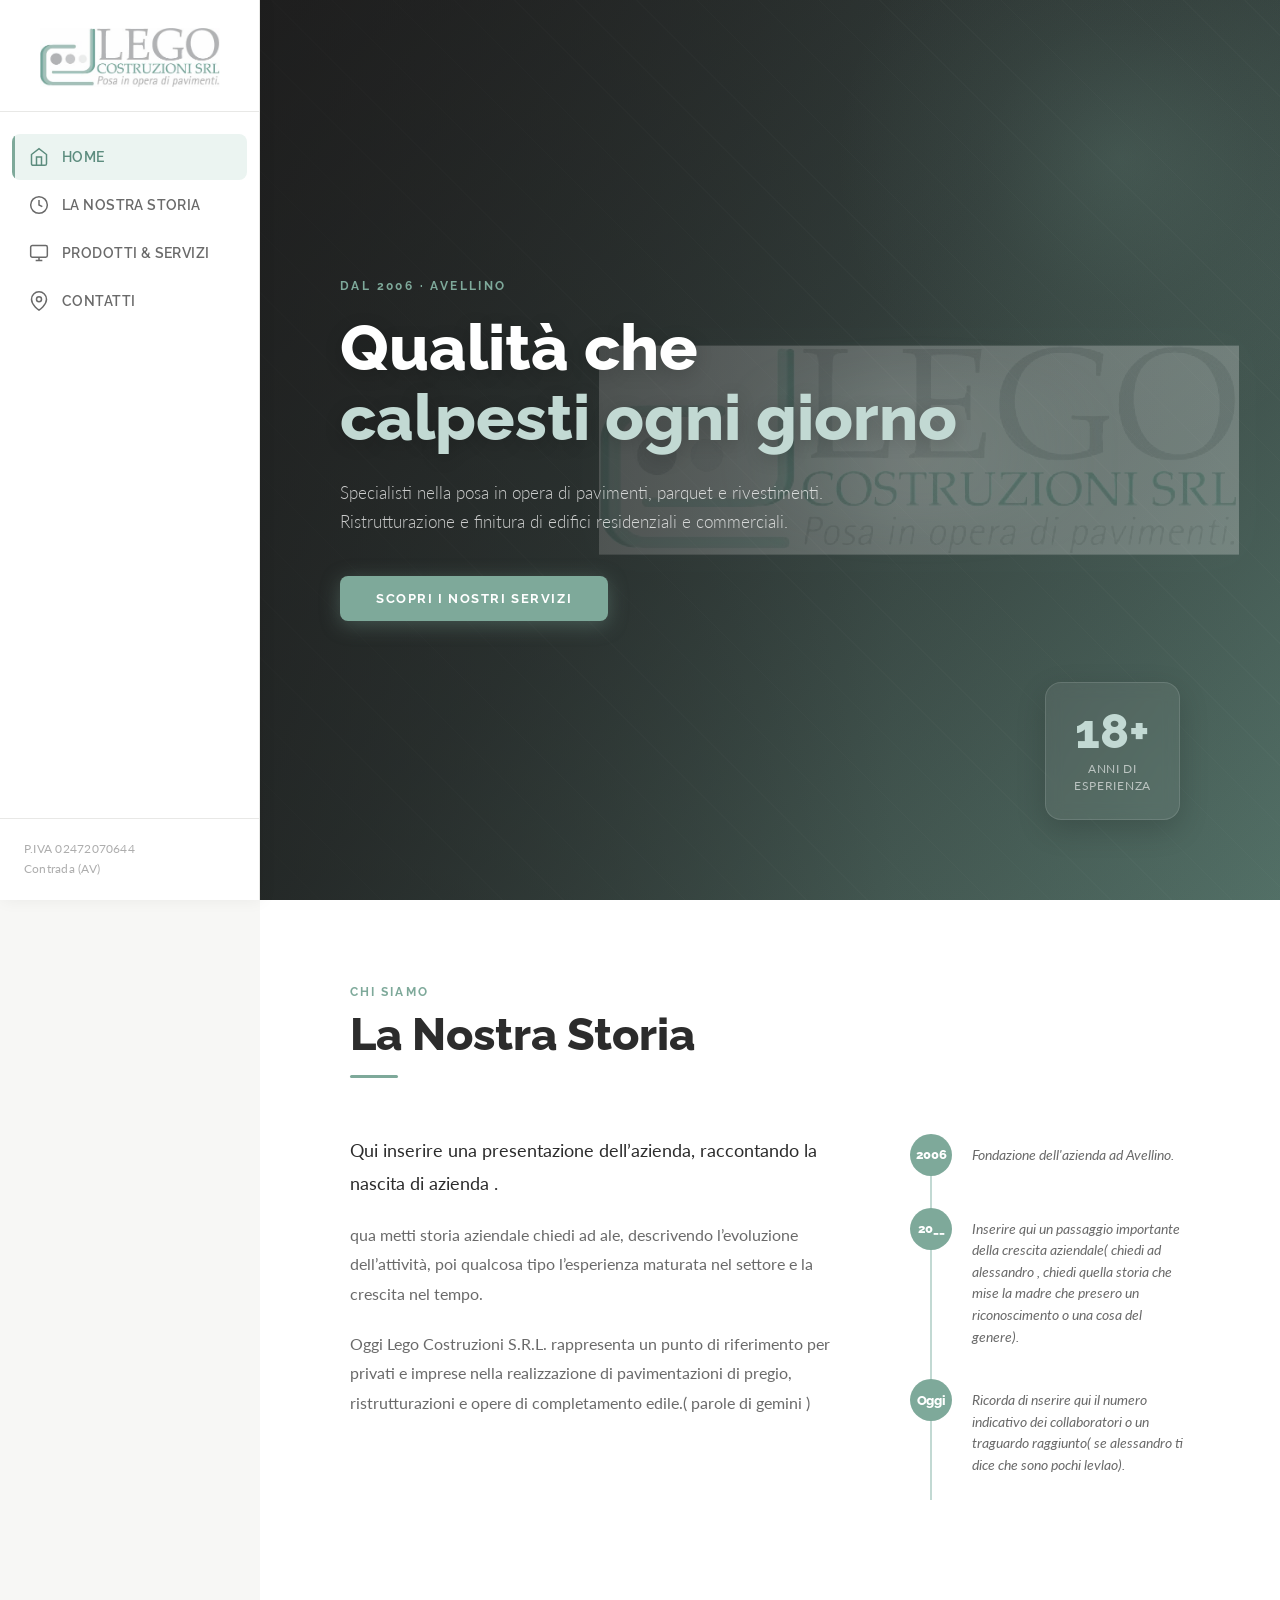
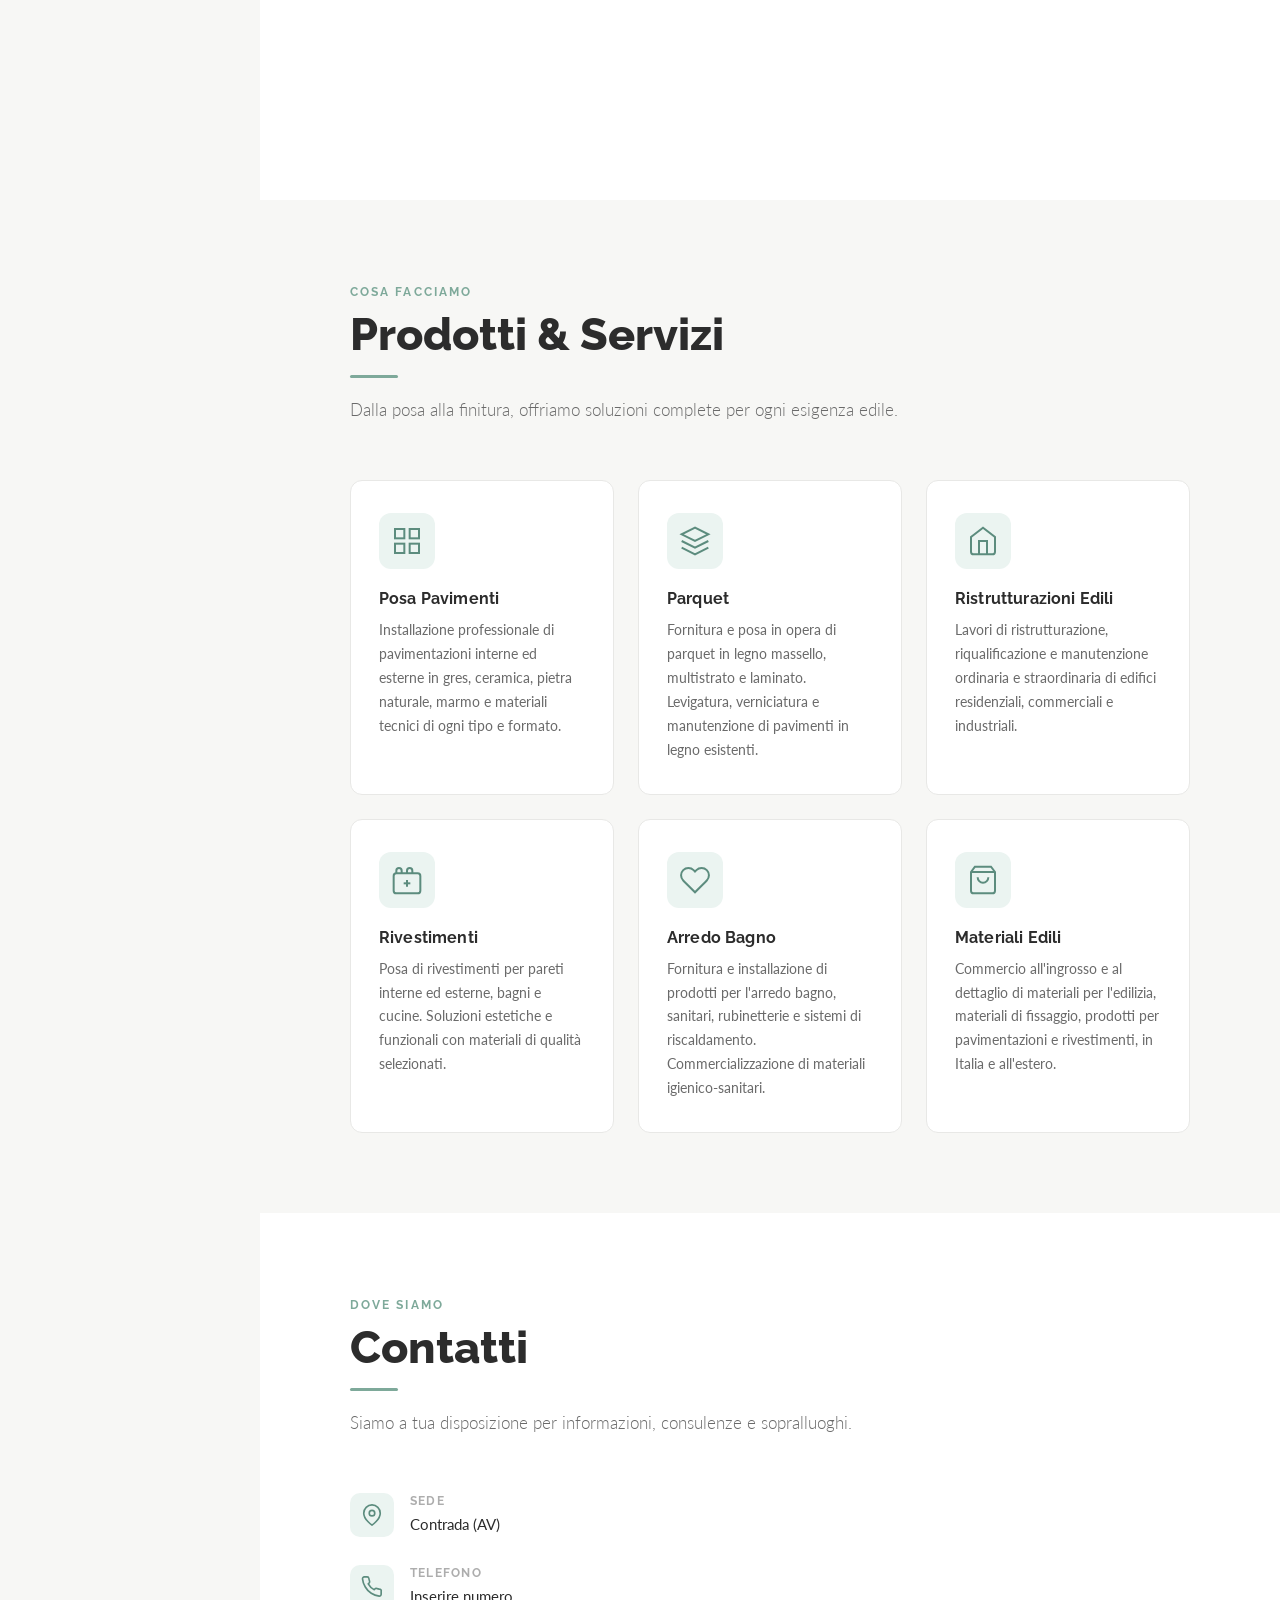
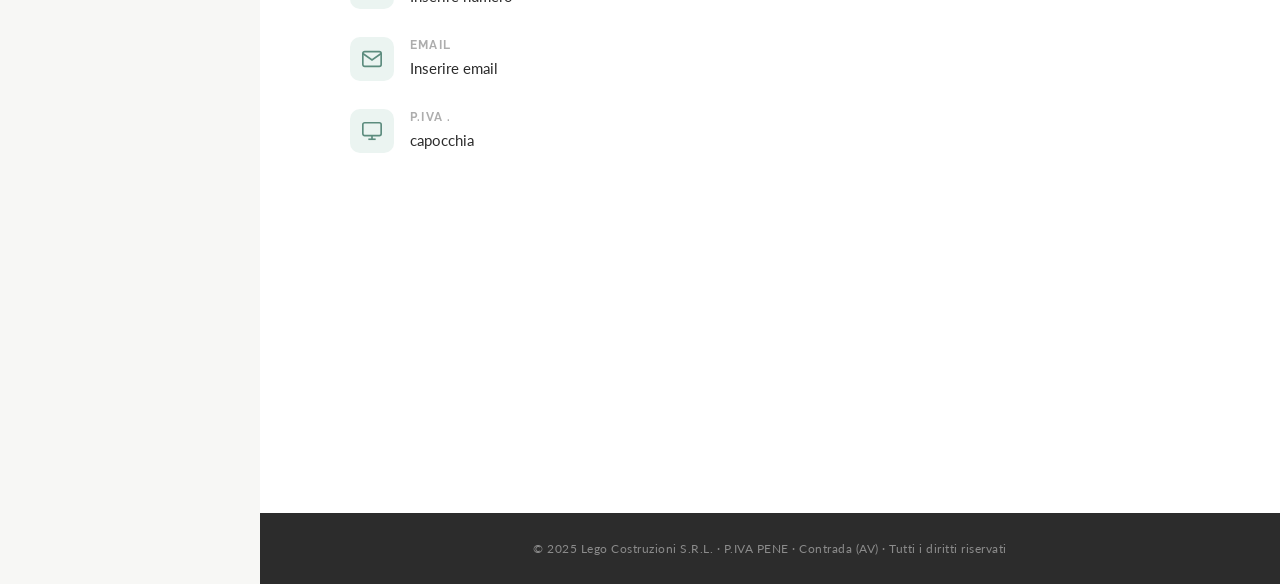
==== commit edbddbdf: "Update index.html" ====
--- a/index.html
+++ b/index.html
@@ -283,8 +283,8 @@
                 </svg>
               </div>
               <div>
-                <strong>P.IVA / C.F.</strong>
-                <p>02472070644</p>
+                <strong>P.IVA .</strong>
+                <p>capocchia</p>
               </div>
             </div>
           </div>
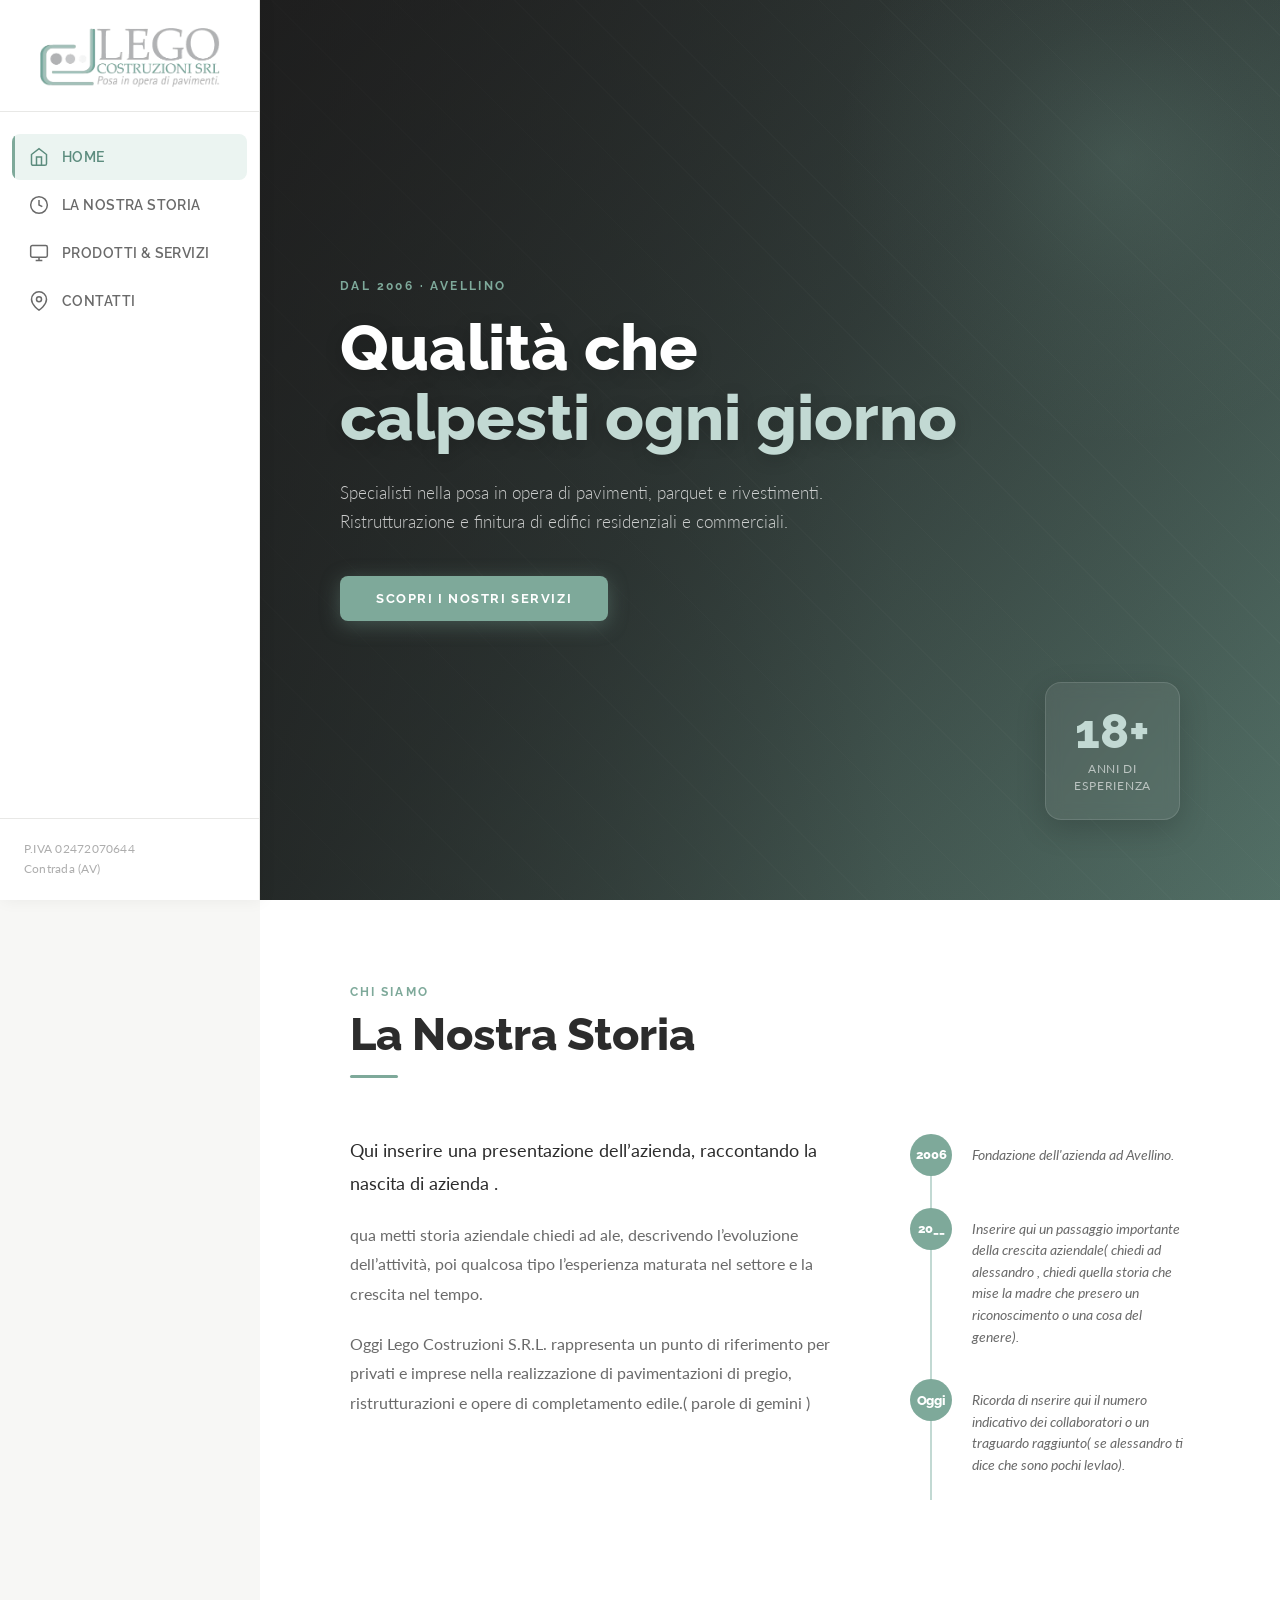
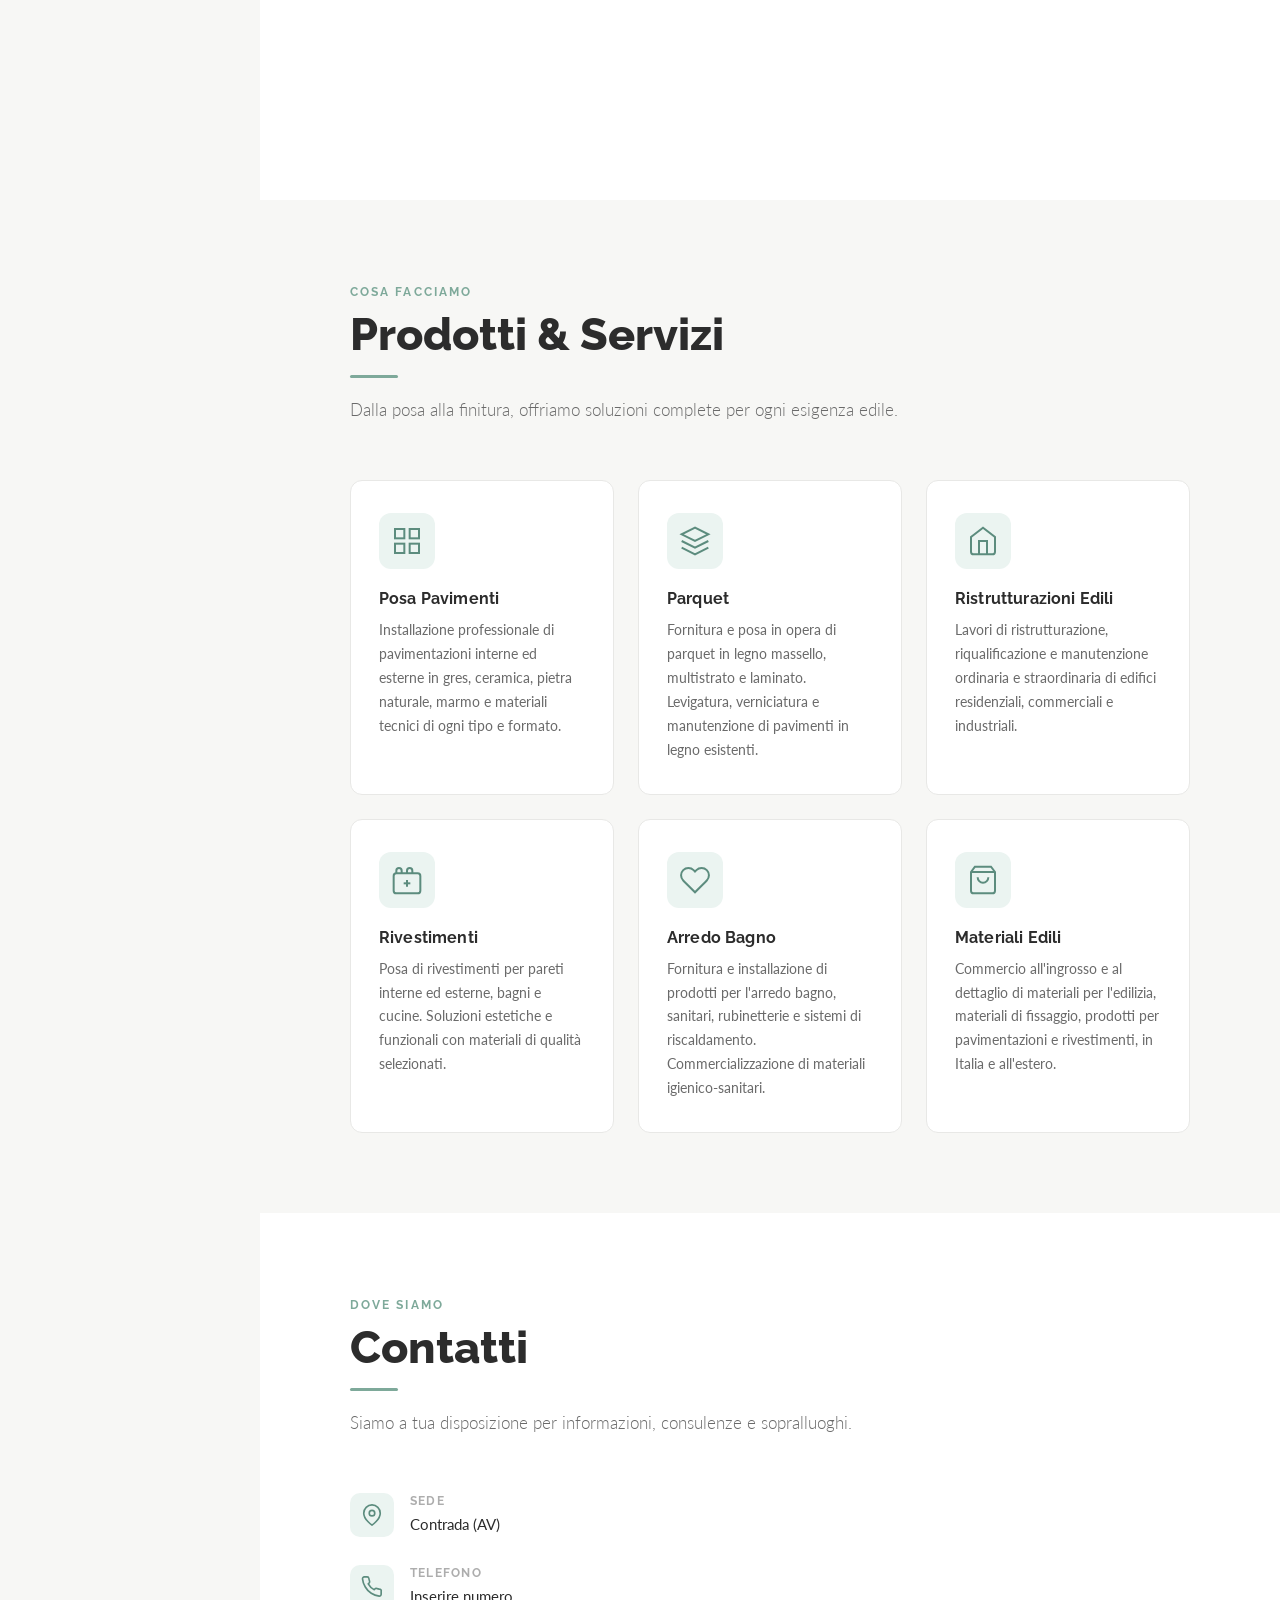
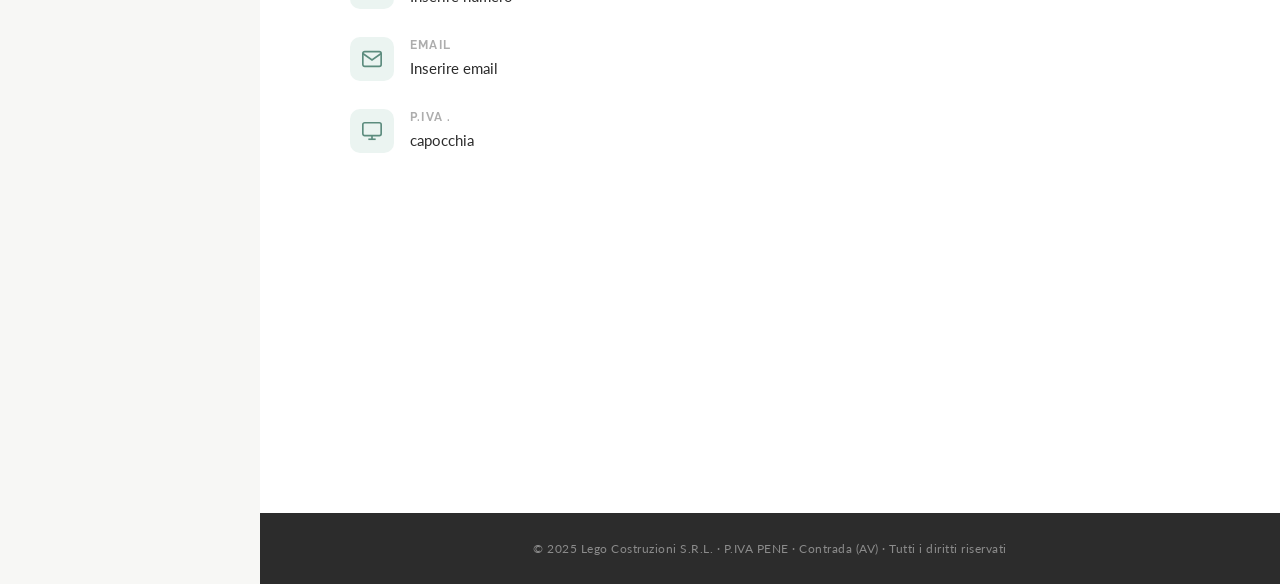
==== commit 4f243c56: "Update index.html" ====
--- a/index.html
+++ b/index.html
@@ -12,7 +12,7 @@
   <!-- SIDEBAR -->
   <nav class="sidebar">
     <div class="sidebar-brand">
-      <img src="logo.jpg" alt="Lego Costruzioni SRL" class="sidebar-logo-img" />
+      <img src="logo.png" alt="Lego Costruzioni SRL" class="sidebar-logo-img" />
     </div>
 
     <ul class="nav-links">
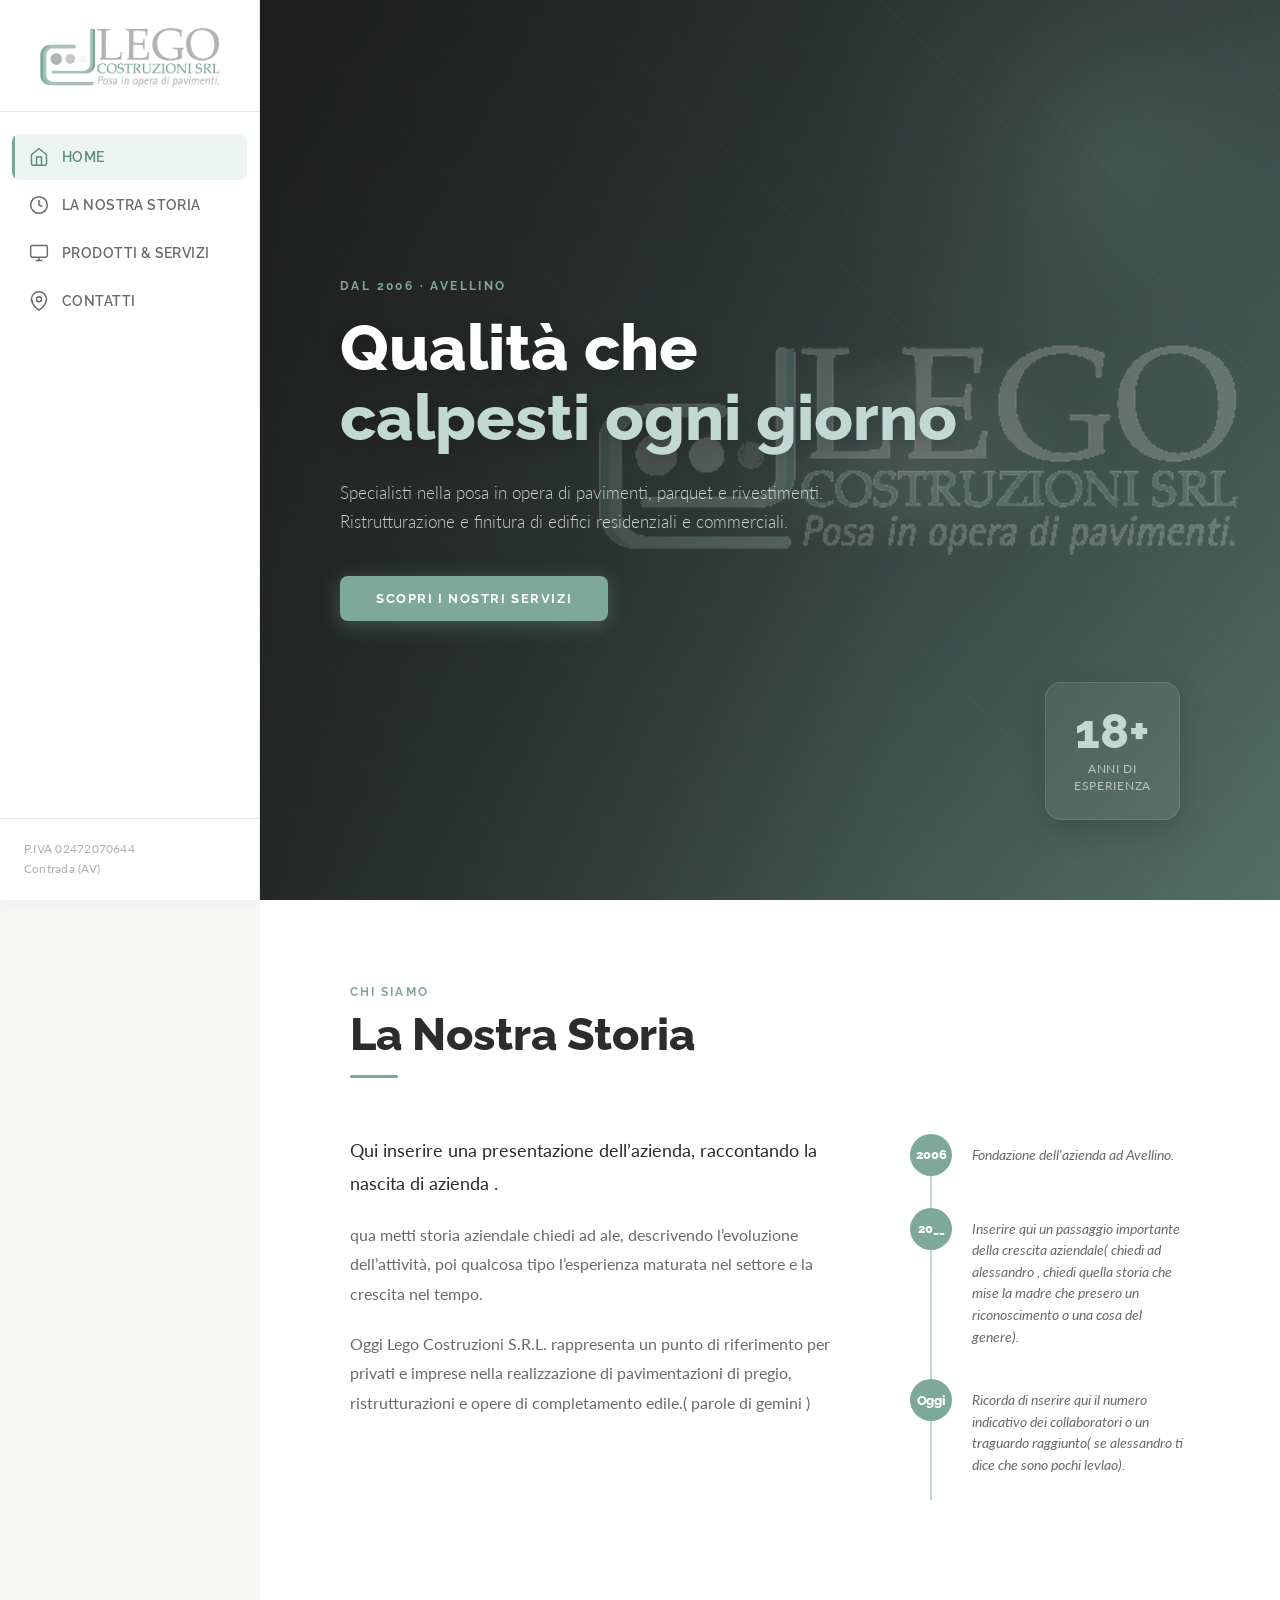
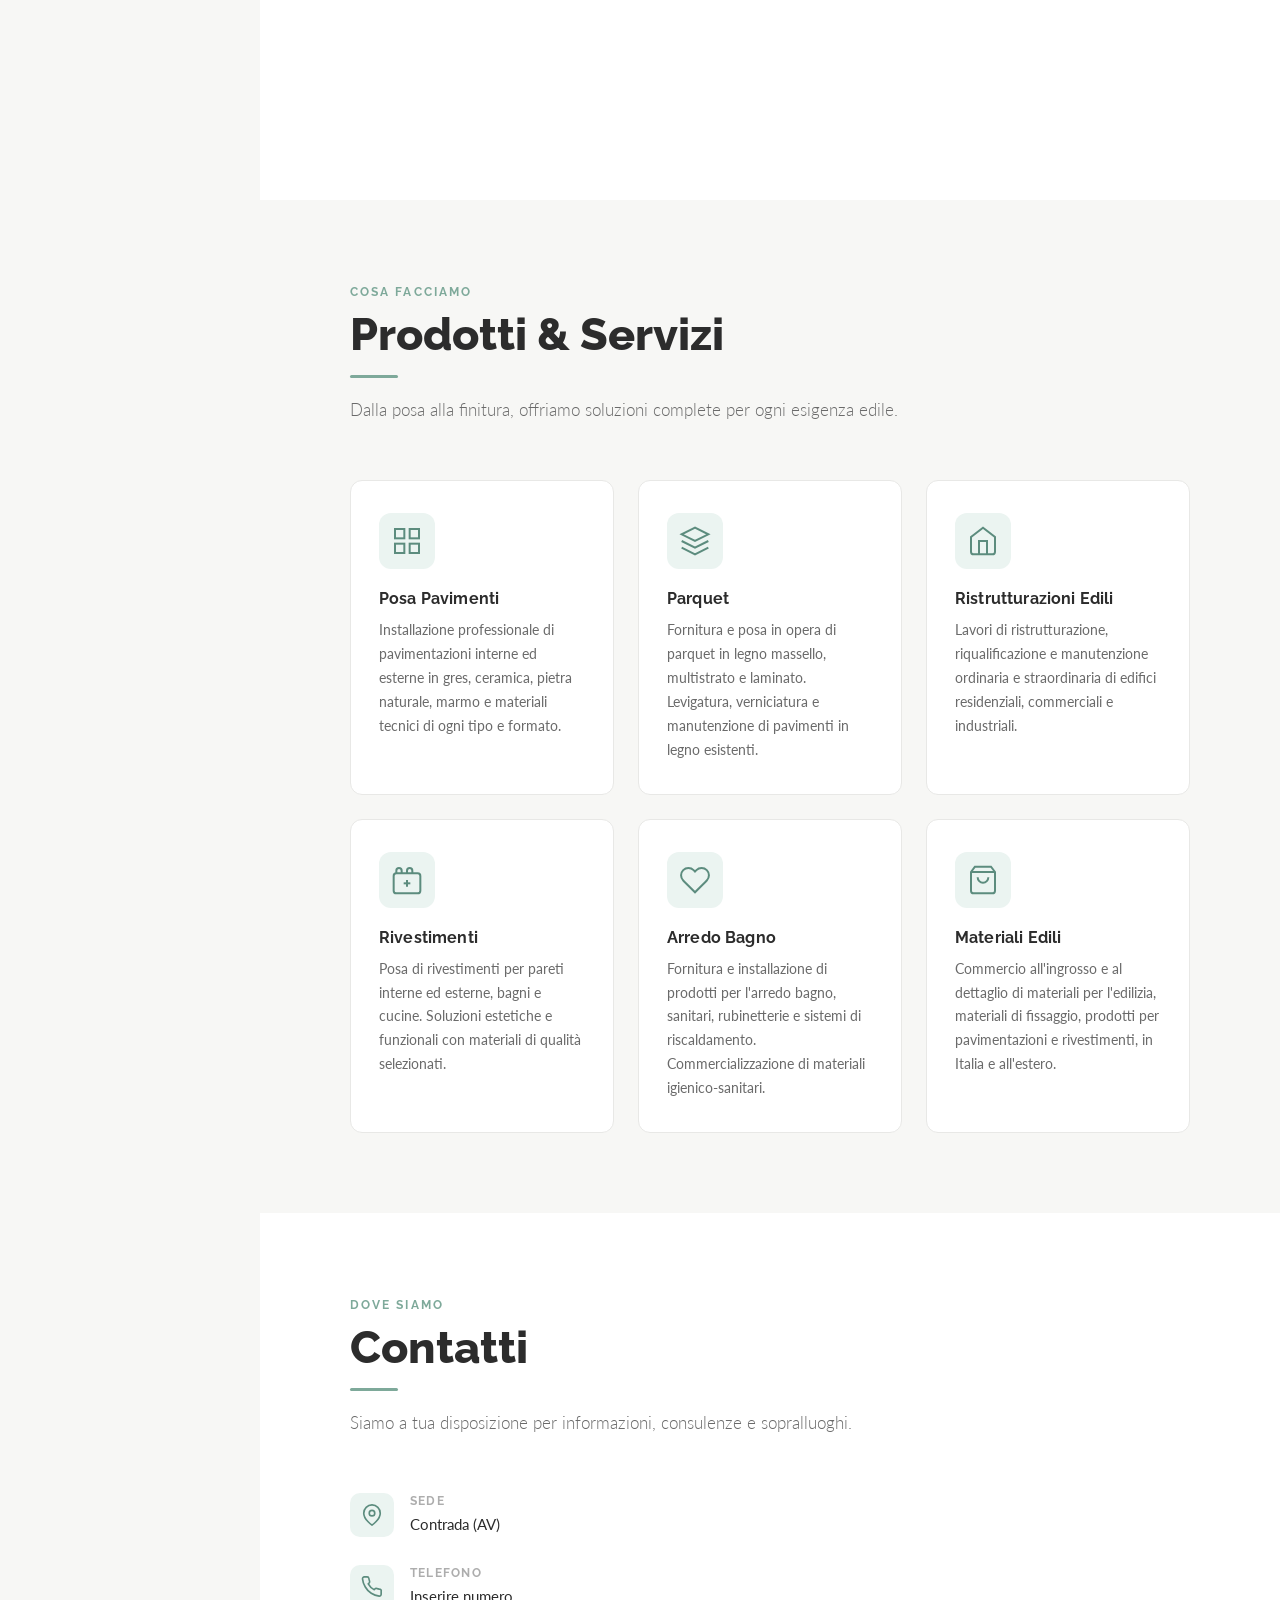
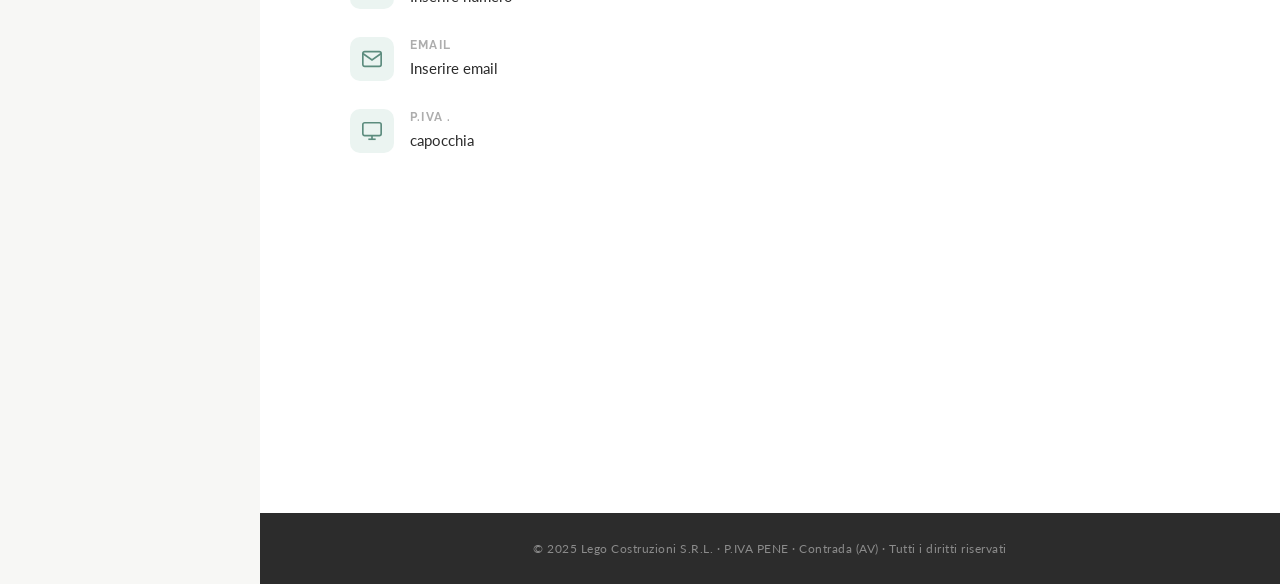
==== commit 77b8892e: "Update index.html" ====
--- a/index.html
+++ b/index.html
@@ -75,7 +75,7 @@
     <!-- HOME SECTION -->
     <section id="home" class="section section-home">
       <div class="hero-bg-logo">
-        <img src="logo.jpg" alt="" class="hero-bg-logo-img" />
+        <img src="logo.png" alt="" class="hero-bg-logo-img" />
       </div>
 
       <div class="hero-overlay"></div>
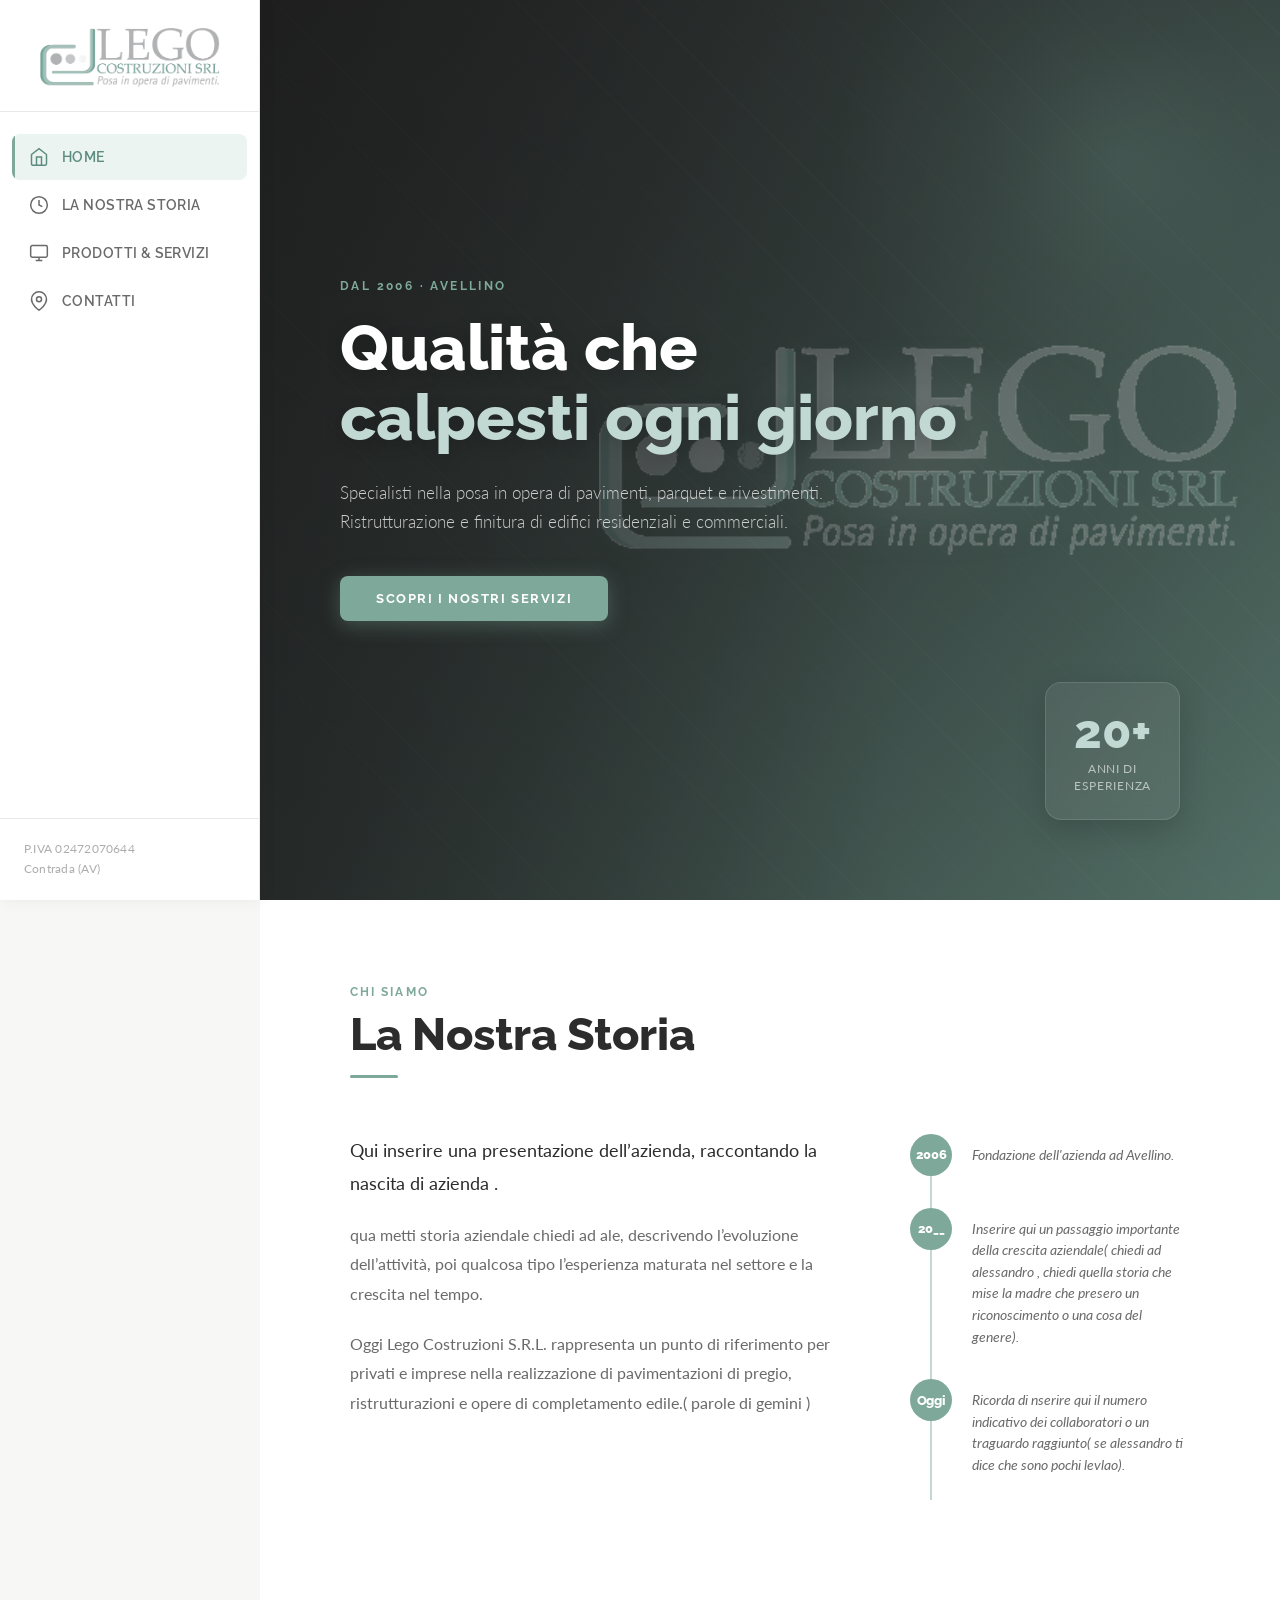
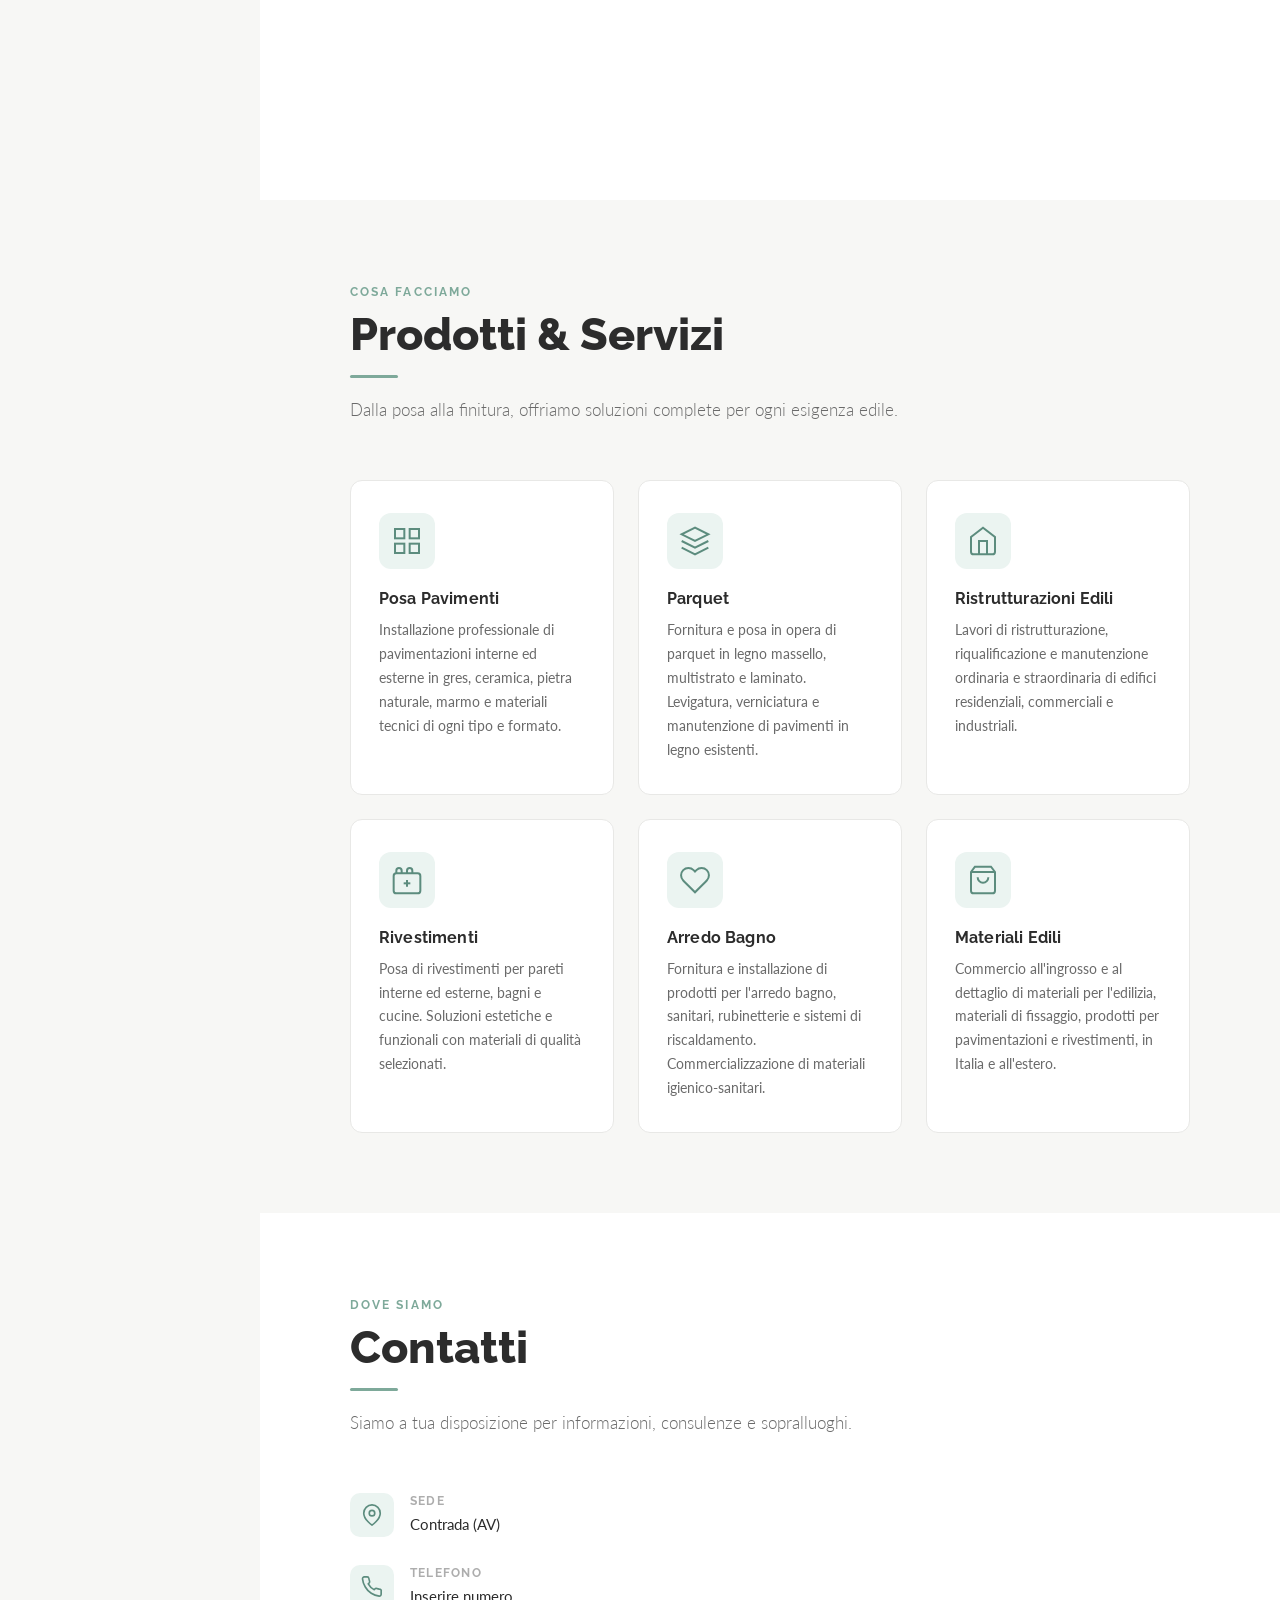
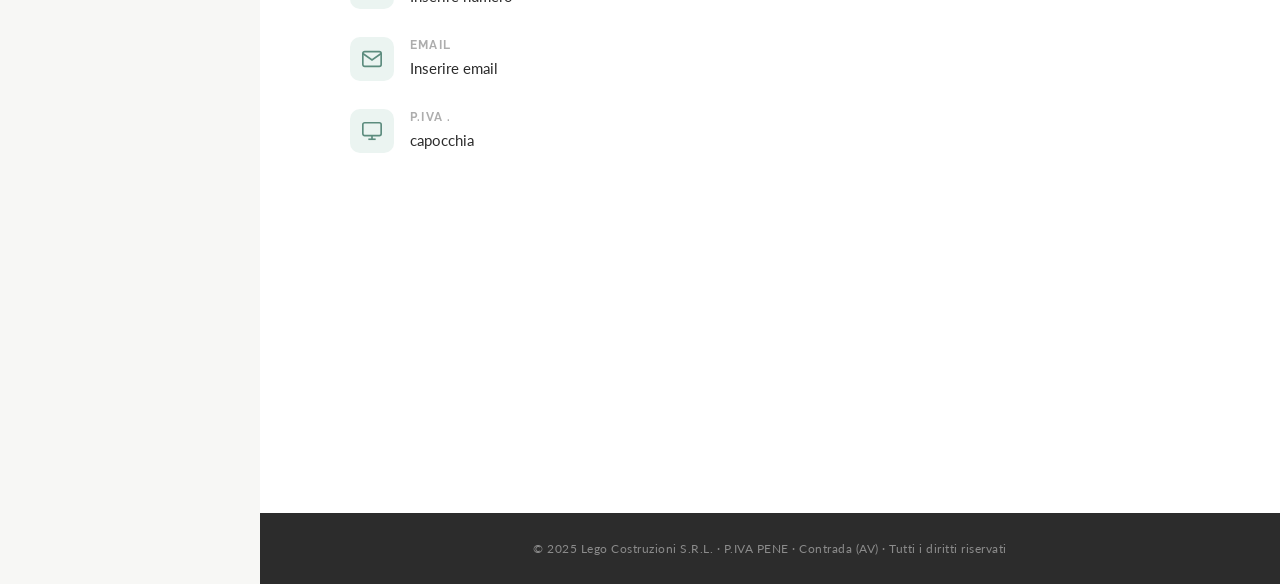
==== commit ca2fdbad: "Update index.html" ====
--- a/index.html
+++ b/index.html
@@ -91,7 +91,7 @@
       </div>
 
       <div class="hero-badge">
-        <span class="badge-number">18+</span>
+        <span class="badge-number">20+</span>
         <span class="badge-text">anni di<br>esperienza</span>
       </div>
     </section>
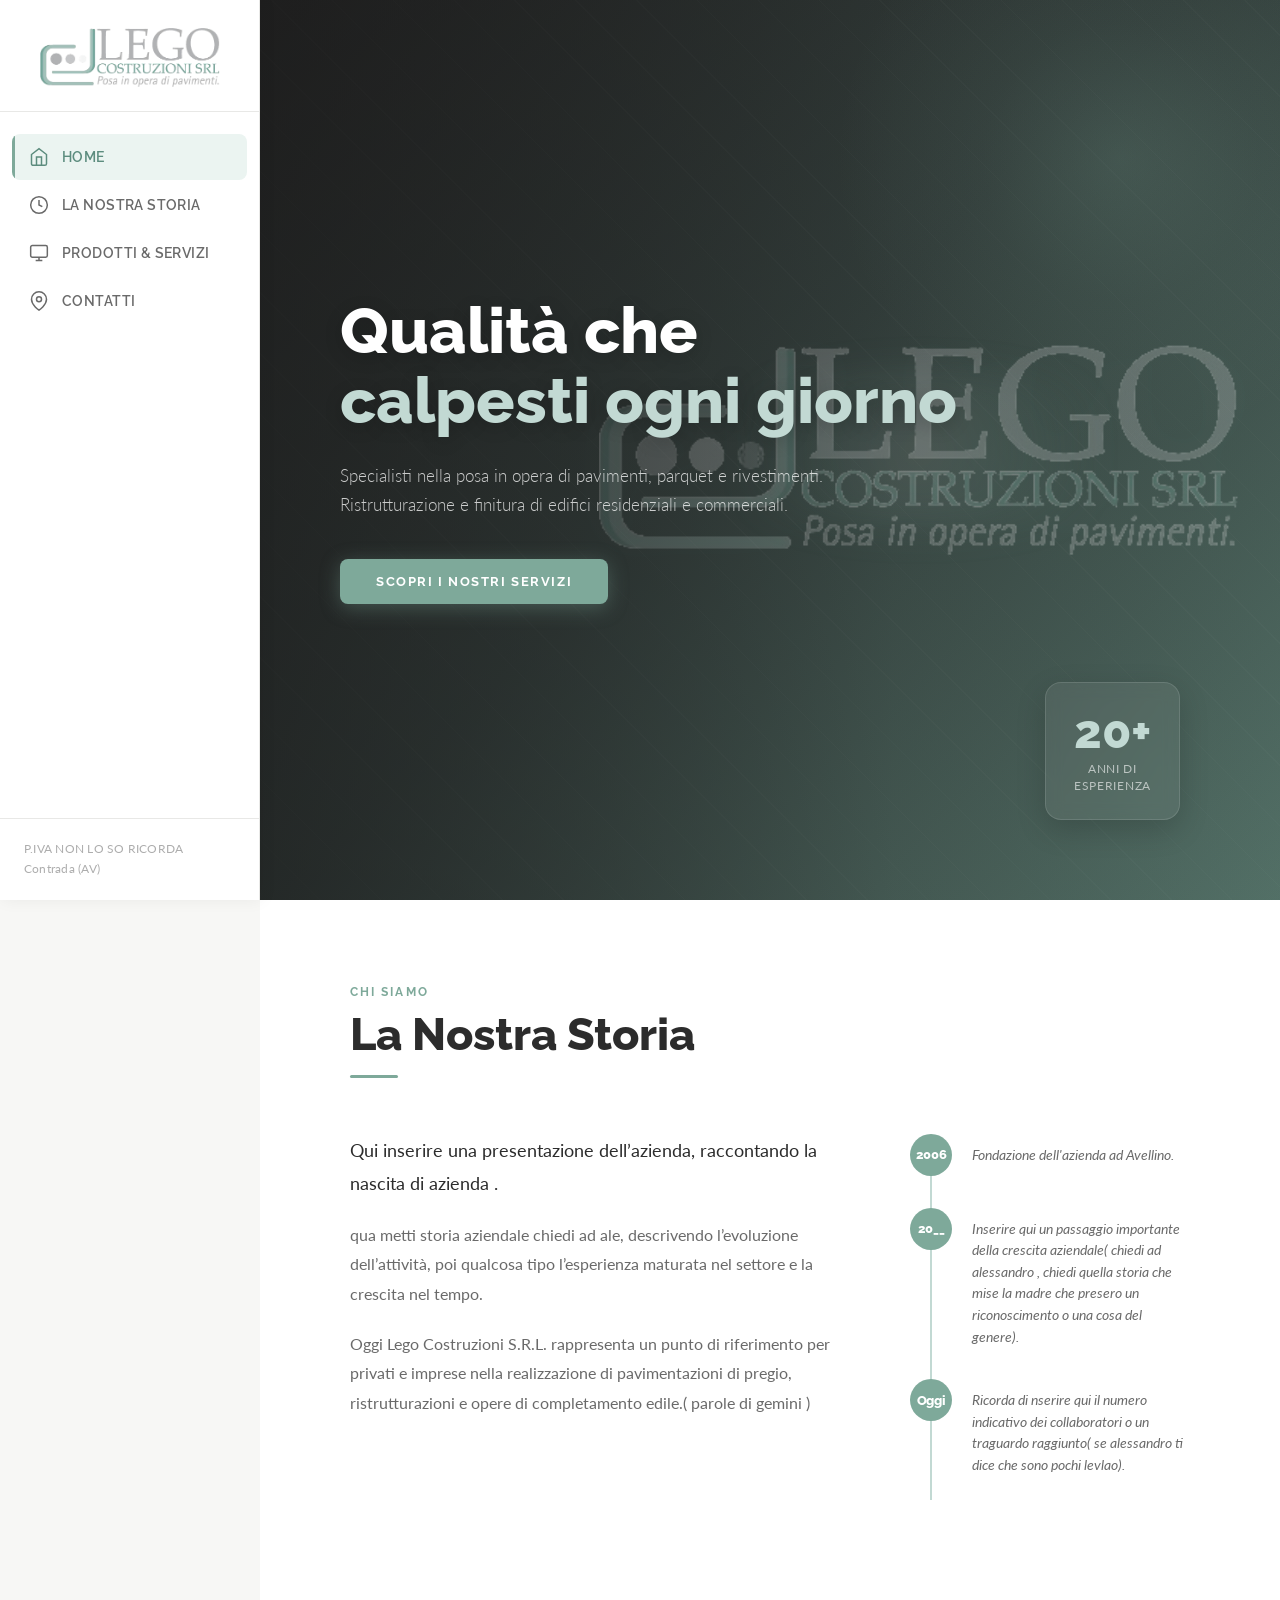
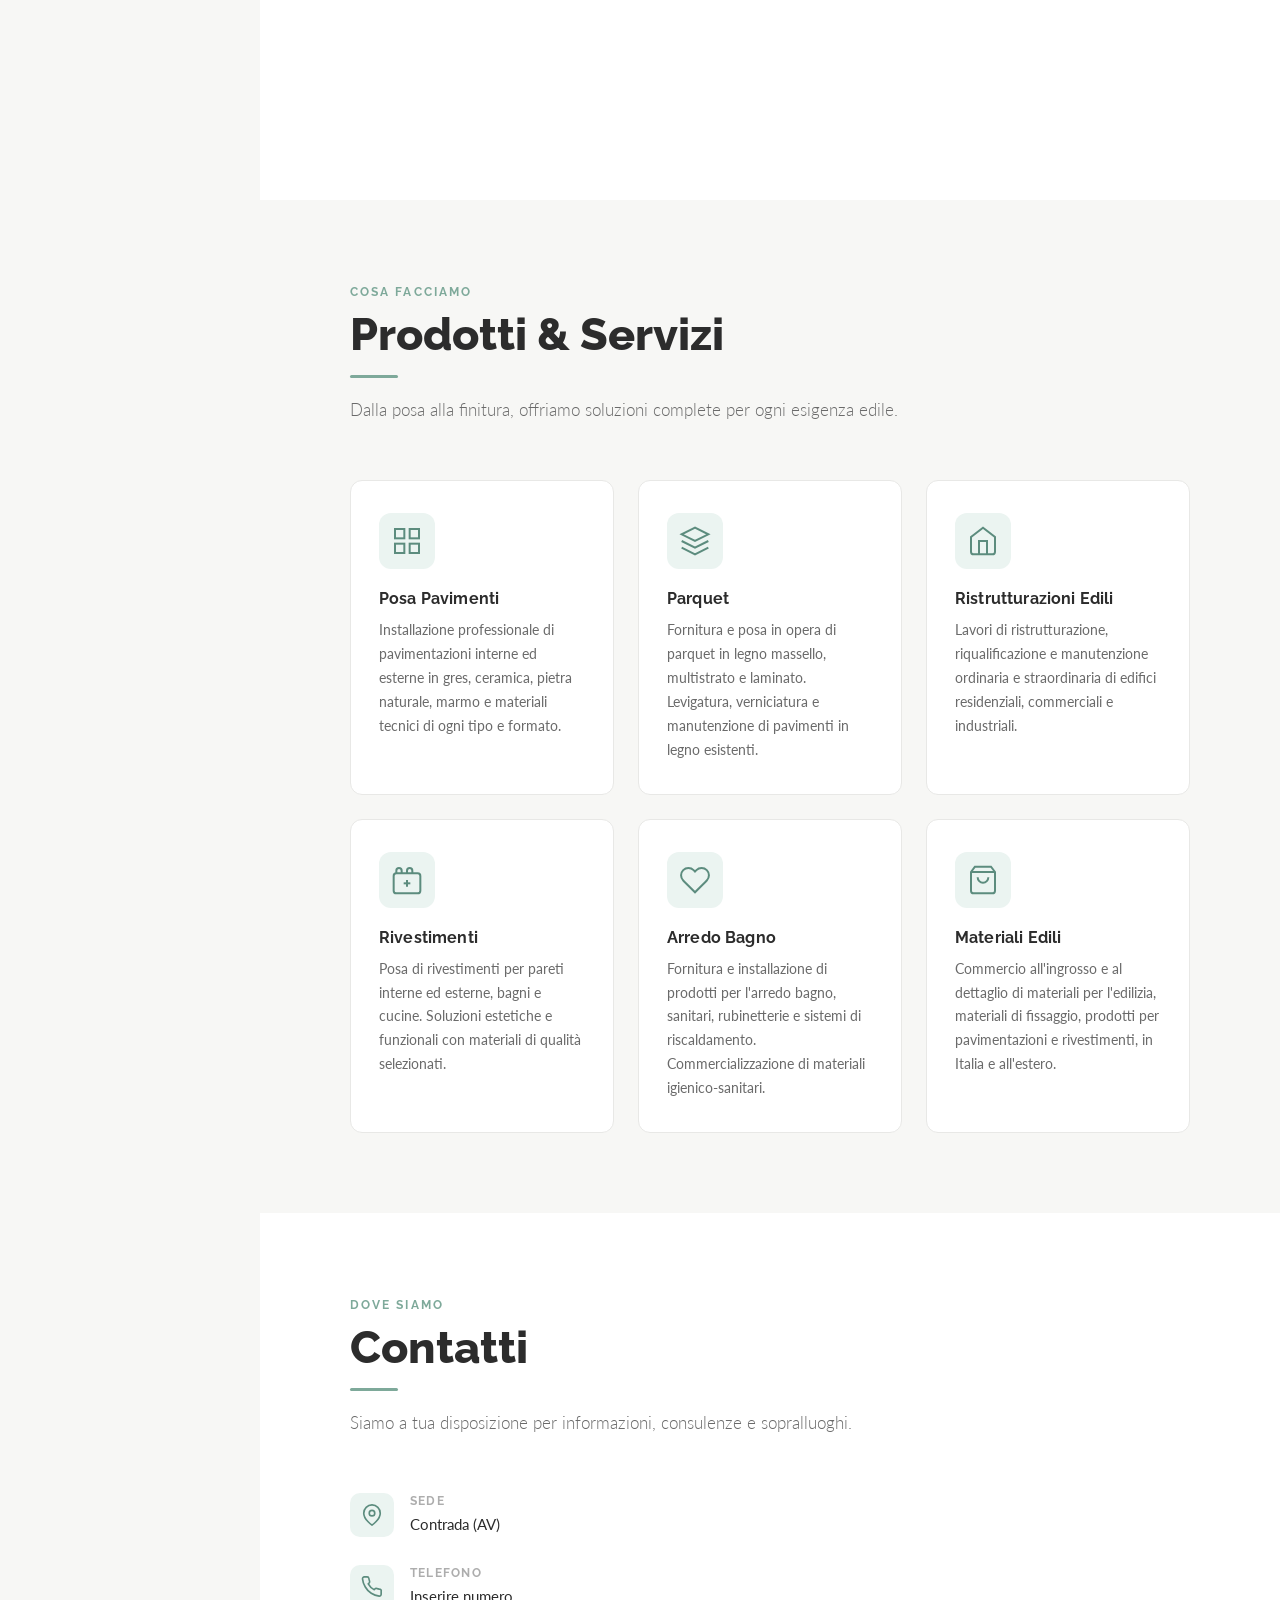
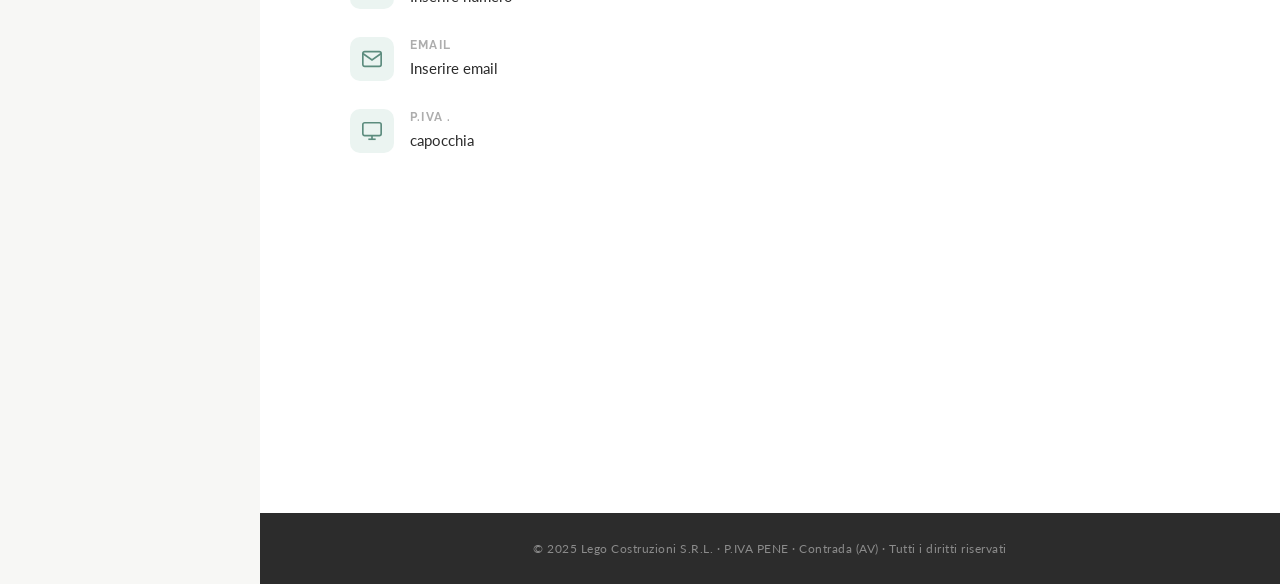
==== commit 3e3d4a32: "Update index.html" ====
--- a/index.html
+++ b/index.html
@@ -64,7 +64,7 @@
     </ul>
 
     <div class="sidebar-footer">
-      <p>P.IVA 02472070644</p>
+      <p>P.IVA NON LO SO RICORDA</p>
       <p>Contrada (AV)</p>
     </div>
   </nav>
@@ -81,7 +81,6 @@
       <div class="hero-overlay"></div>
 
       <div class="hero-content">
-        <p class="hero-eyebrow">Dal 2006 · Avellino</p>
         <h1 class="hero-title">Qualità che<br><em>calpesti ogni giorno</em></h1>
         <p class="hero-subtitle">
           Specialisti nella posa in opera di pavimenti, parquet e rivestimenti.<br>
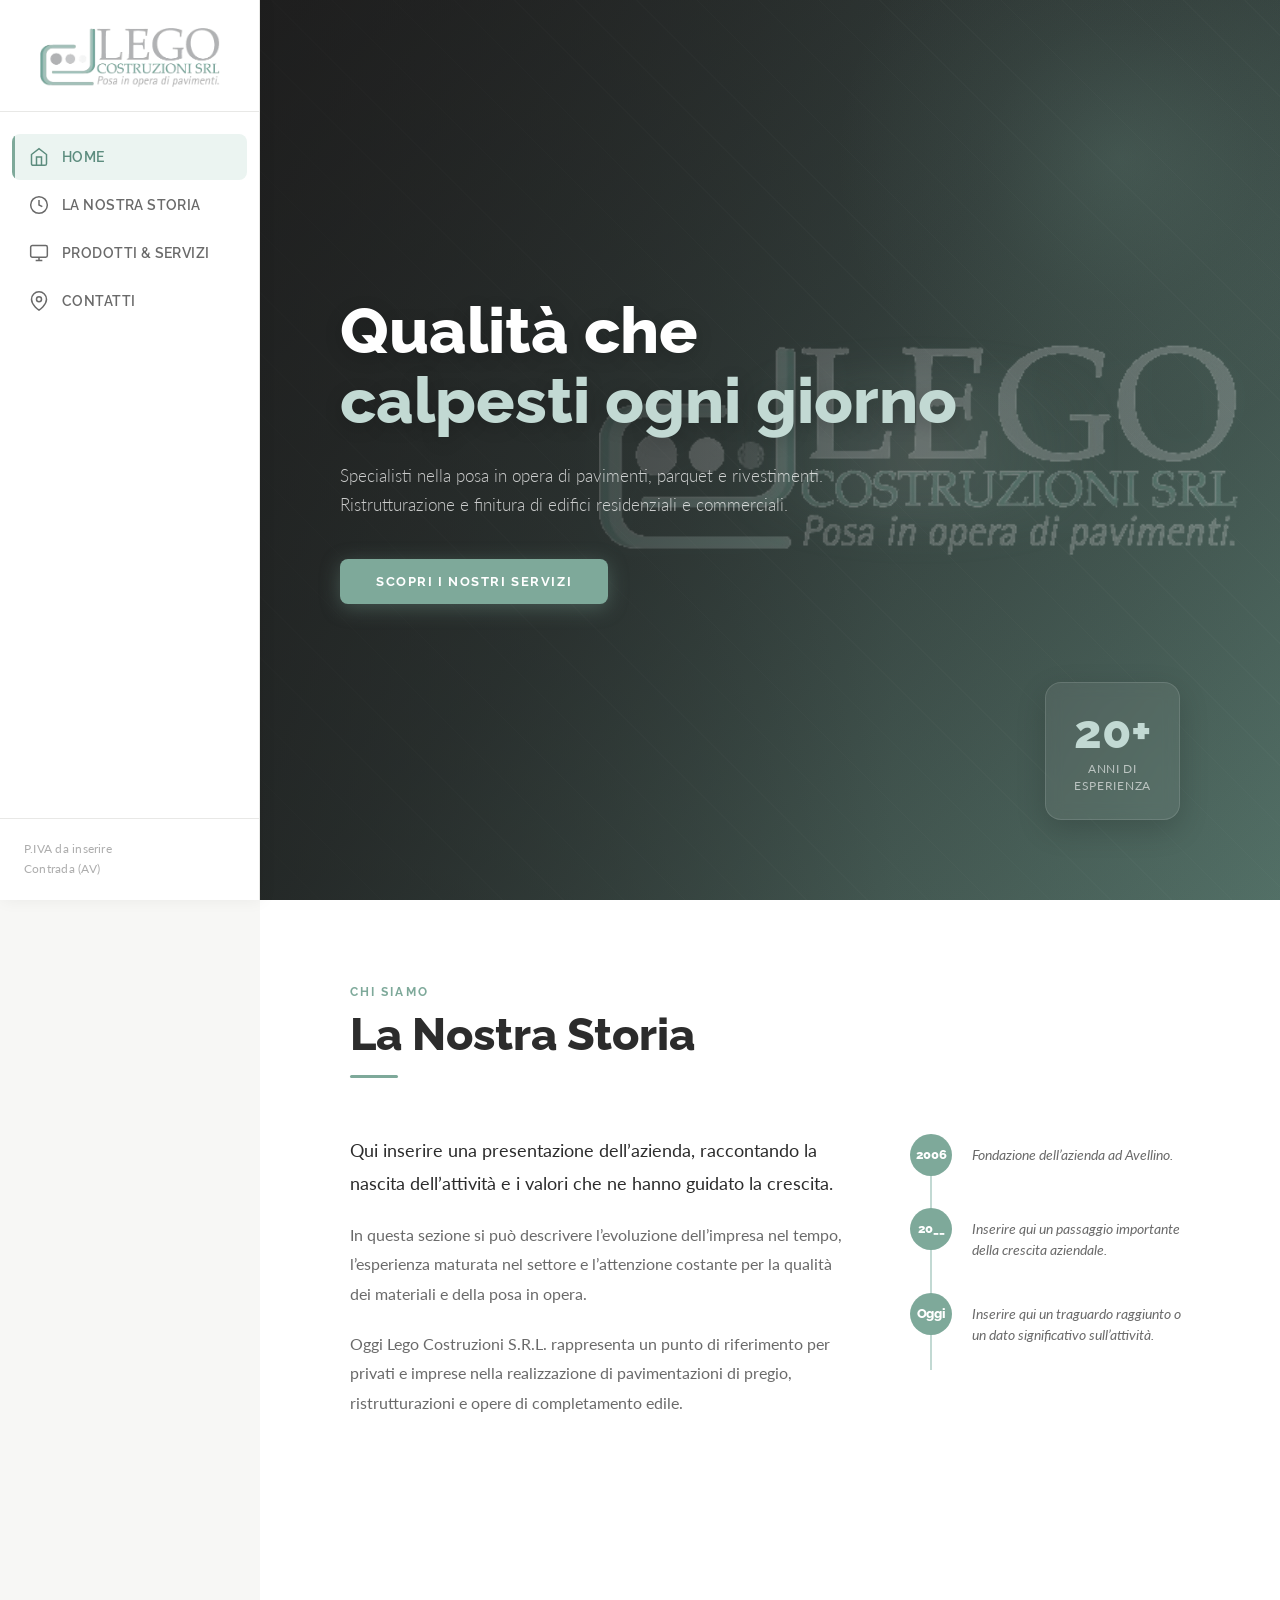
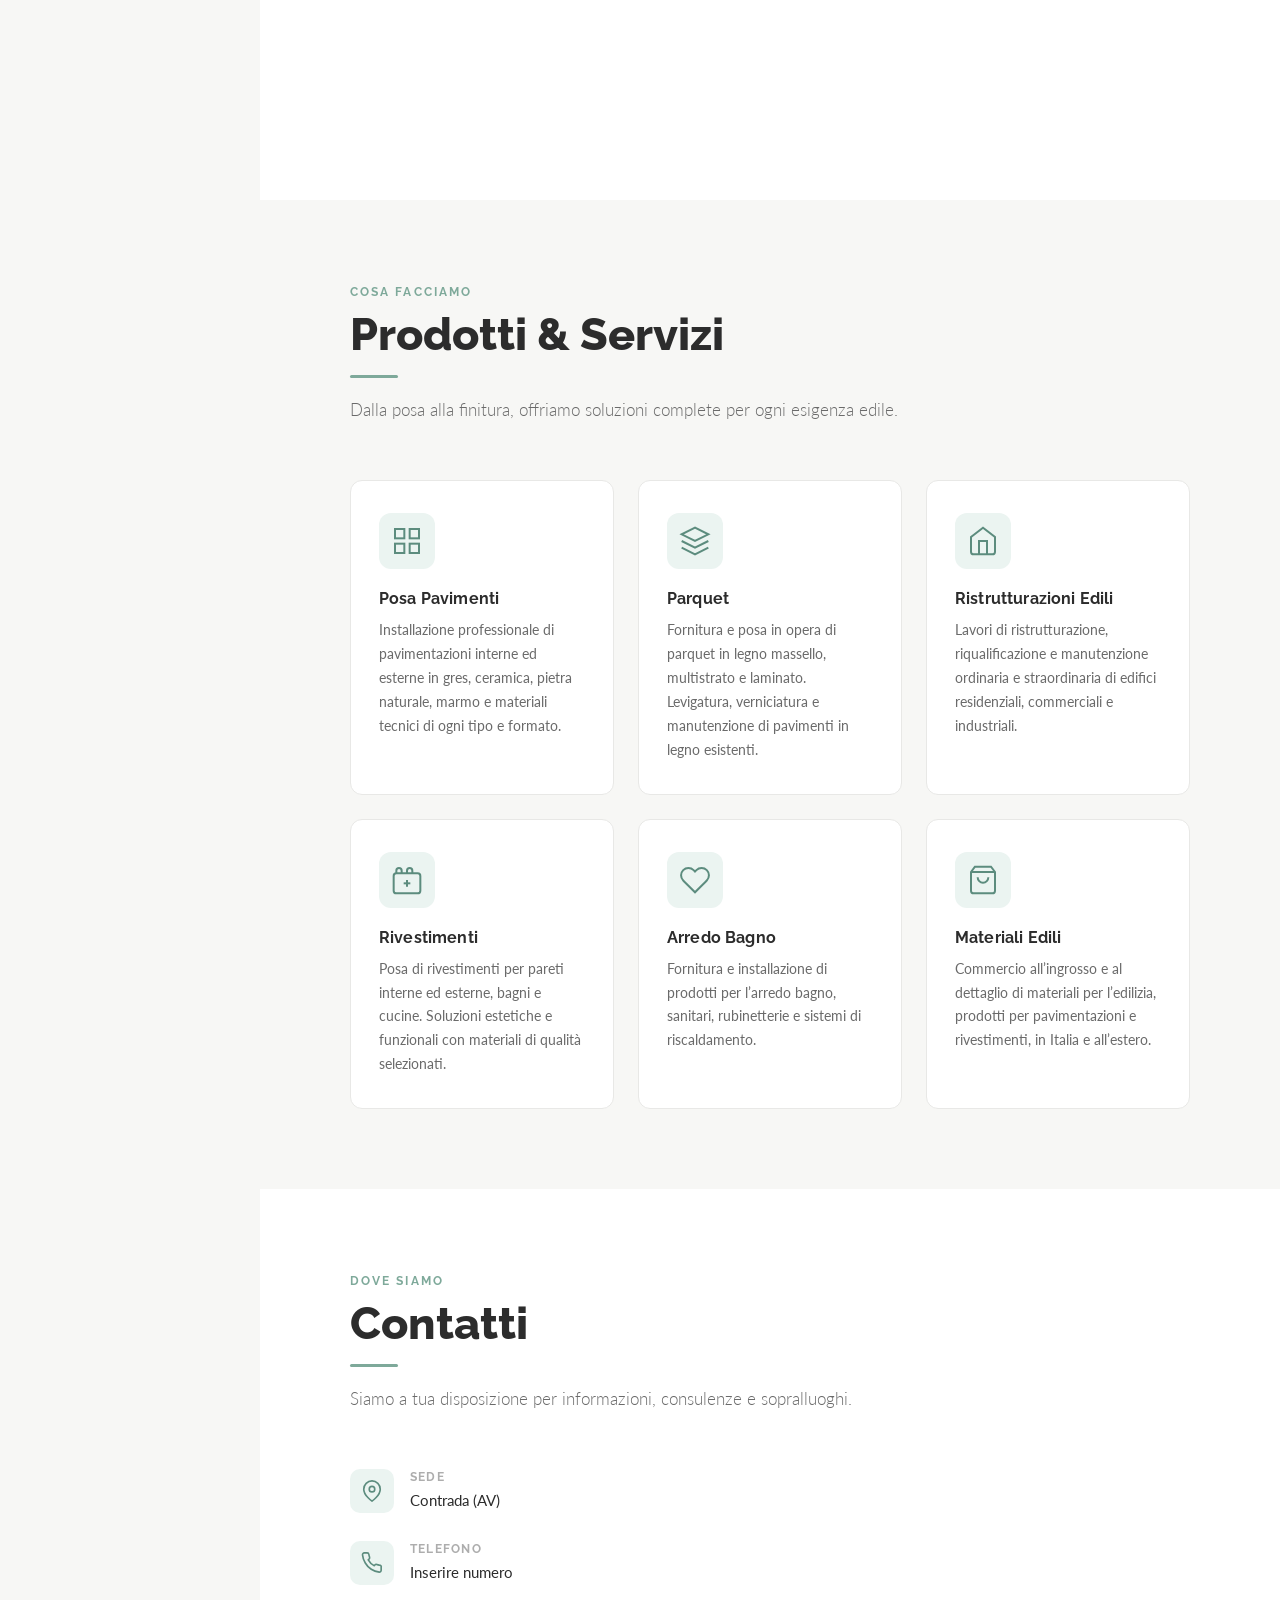
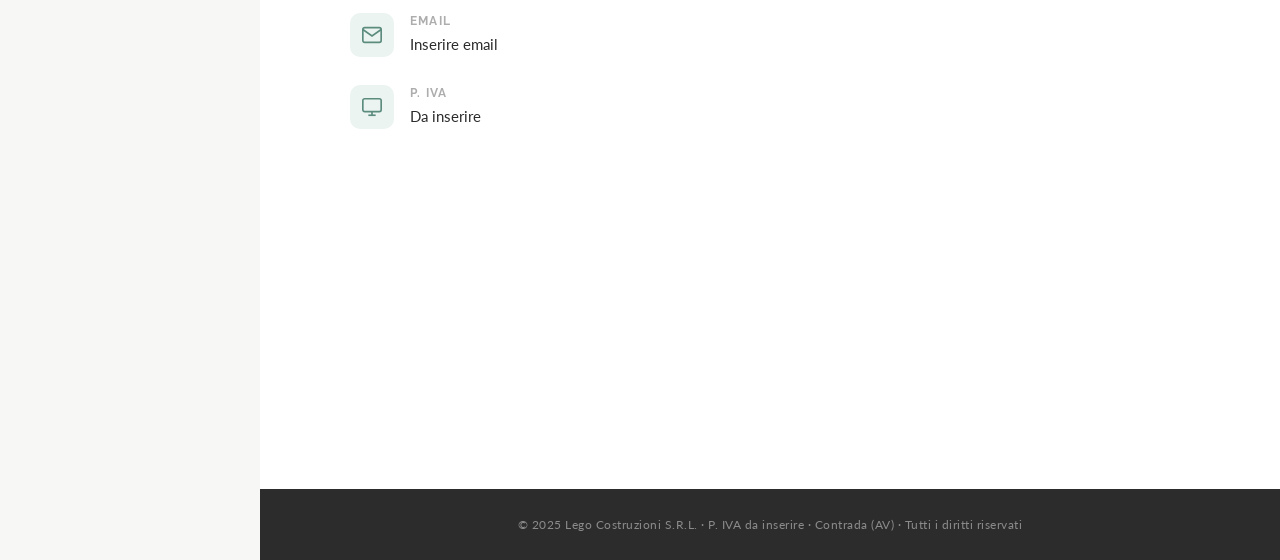
==== commit 5aad16ec: "Update index.html" ====
--- a/index.html
+++ b/index.html
@@ -4,22 +4,35 @@
   <meta charset="UTF-8" />
   <meta name="viewport" content="width=device-width, initial-scale=1.0" />
   <title>Lego Costruzioni S.R.L. – Posa in opera di pavimenti</title>
+  <meta
+    name="description"
+    content="Lego Costruzioni S.R.L. è specializzata nella posa in opera di pavimenti, parquet, rivestimenti e ristrutturazioni edili ad Avellino."
+  />
   <link rel="stylesheet" href="style.css" />
-  <link href="https://fonts.googleapis.com/css2?family=Raleway:wght@300;400;500;600;700;800&family=Lato:wght@300;400;700&display=swap" rel="stylesheet" />
+  <link
+    href="https://fonts.googleapis.com/css2?family=Raleway:wght@300;400;500;600;700;800&family=Lato:wght@300;400;700&display=swap"
+    rel="stylesheet"
+  />
 </head>
 <body>
 
   <!-- SIDEBAR -->
   <nav class="sidebar">
     <div class="sidebar-brand">
-      <img src="logo.png" alt="Lego Costruzioni SRL" class="sidebar-logo-img" />
+      <img
+        src="logo.png"
+        alt="Lego Costruzioni SRL"
+        class="sidebar-logo-img"
+        loading="eager"
+        decoding="async"
+      />
     </div>
 
     <ul class="nav-links">
       <li>
         <a href="#home" class="nav-link active">
           <span class="nav-icon">
-            <svg width="20" height="20" viewBox="0 0 24 24" fill="none" stroke="currentColor" stroke-width="1.8">
+            <svg width="20" height="20" viewBox="0 0 24 24" fill="none" stroke="currentColor" stroke-width="1.8" aria-hidden="true">
               <path d="M3 9l9-7 9 7v11a2 2 0 0 1-2 2H5a2 2 0 0 1-2-2z"/>
               <polyline points="9 22 9 12 15 12 15 22"/>
             </svg>
@@ -30,7 +43,7 @@
       <li>
         <a href="#storia" class="nav-link">
           <span class="nav-icon">
-            <svg width="20" height="20" viewBox="0 0 24 24" fill="none" stroke="currentColor" stroke-width="1.8">
+            <svg width="20" height="20" viewBox="0 0 24 24" fill="none" stroke="currentColor" stroke-width="1.8" aria-hidden="true">
               <circle cx="12" cy="12" r="10"/>
               <polyline points="12 6 12 12 16 14"/>
             </svg>
@@ -41,7 +54,7 @@
       <li>
         <a href="#prodotti" class="nav-link">
           <span class="nav-icon">
-            <svg width="20" height="20" viewBox="0 0 24 24" fill="none" stroke="currentColor" stroke-width="1.8">
+            <svg width="20" height="20" viewBox="0 0 24 24" fill="none" stroke="currentColor" stroke-width="1.8" aria-hidden="true">
               <rect x="2" y="3" width="20" height="14" rx="2"/>
               <line x1="8" y1="21" x2="16" y2="21"/>
               <line x1="12" y1="17" x2="12" y2="21"/>
@@ -53,7 +66,7 @@
       <li>
         <a href="#contatti" class="nav-link">
           <span class="nav-icon">
-            <svg width="20" height="20" viewBox="0 0 24 24" fill="none" stroke="currentColor" stroke-width="1.8">
+            <svg width="20" height="20" viewBox="0 0 24 24" fill="none" stroke="currentColor" stroke-width="1.8" aria-hidden="true">
               <path d="M21 10c0 7-9 13-9 13s-9-6-9-13a9 9 0 0 1 18 0z"/>
               <circle cx="12" cy="10" r="3"/>
             </svg>
@@ -64,7 +77,7 @@
     </ul>
 
     <div class="sidebar-footer">
-      <p>P.IVA NON LO SO RICORDA</p>
+      <p>P.IVA da inserire</p>
       <p>Contrada (AV)</p>
     </div>
   </nav>
@@ -74,24 +87,35 @@
 
     <!-- HOME SECTION -->
     <section id="home" class="section section-home">
-      <div class="hero-bg-logo">
-        <img src="logo.png" alt="" class="hero-bg-logo-img" />
+      <div class="hero-bg-logo" aria-hidden="true">
+        <img
+          src="logo.png"
+          alt=""
+          class="hero-bg-logo-img"
+          loading="eager"
+          decoding="async"
+        />
       </div>
 
       <div class="hero-overlay"></div>
 
       <div class="hero-content">
-        <h1 class="hero-title">Qualità che<br><em>calpesti ogni giorno</em></h1>
+        <h1 class="hero-title">
+          Qualità che<br />
+          <em>calpesti ogni giorno</em>
+        </h1>
+
         <p class="hero-subtitle">
-          Specialisti nella posa in opera di pavimenti, parquet e rivestimenti.<br>
+          Specialisti nella posa in opera di pavimenti, parquet e rivestimenti.<br />
           Ristrutturazione e finitura di edifici residenziali e commerciali.
         </p>
+
         <a href="#prodotti" class="btn-primary">Scopri i nostri servizi</a>
       </div>
 
       <div class="hero-badge">
         <span class="badge-number">20+</span>
-        <span class="badge-text">anni di<br>esperienza</span>
+        <span class="badge-text">anni di<br />esperienza</span>
       </div>
     </section>
 
@@ -107,28 +131,28 @@
         <div class="storia-grid">
           <div class="storia-text">
             <p class="storia-intro">
-              Qui inserire una  presentazione dell’azienda, raccontando la nascita di azienda .
+              Qui inserire una presentazione dell’azienda, raccontando la nascita dell’attività e i valori che ne hanno guidato la crescita.
             </p>
             <p>
-              qua metti storia aziendale chiedi ad ale, descrivendo l’evoluzione dell’attività,  poi qualcosa tipo l’esperienza maturata nel settore e la crescita nel tempo.
+              In questa sezione si può descrivere l’evoluzione dell’impresa nel tempo, l’esperienza maturata nel settore e l’attenzione costante per la qualità dei materiali e della posa in opera.
             </p>
             <p>
-              Oggi Lego Costruzioni S.R.L. rappresenta un punto di riferimento per privati e imprese nella realizzazione di pavimentazioni di pregio, ristrutturazioni e opere di completamento edile.( parole di gemini )
+              Oggi Lego Costruzioni S.R.L. rappresenta un punto di riferimento per privati e imprese nella realizzazione di pavimentazioni di pregio, ristrutturazioni e opere di completamento edile.
             </p>
           </div>
 
           <div class="storia-timeline">
             <div class="timeline-item">
               <div class="timeline-year">2006</div>
-              <div class="timeline-desc">Fondazione dell'azienda ad Avellino.</div>
+              <div class="timeline-desc">Fondazione dell’azienda ad Avellino.</div>
             </div>
             <div class="timeline-item">
               <div class="timeline-year">20__</div>
-              <div class="timeline-desc">Inserire qui un passaggio importante della crescita aziendale( chiedi ad alessandro , chiedi quella storia che mise la madre che presero un riconoscimento o una cosa del genere).</div>
+              <div class="timeline-desc">Inserire qui un passaggio importante della crescita aziendale.</div>
             </div>
             <div class="timeline-item">
               <div class="timeline-year">Oggi</div>
-              <div class="timeline-desc">Ricorda di nserire qui il numero indicativo dei collaboratori o un traguardo raggiunto( se alessandro ti dice che sono pochi levlao).</div>
+              <div class="timeline-desc">Inserire qui un traguardo raggiunto o un dato significativo sull’attività.</div>
             </div>
           </div>
         </div>
@@ -142,14 +166,16 @@
           <span class="section-tag">Cosa facciamo</span>
           <h2 class="section-title">Prodotti &amp; Servizi</h2>
           <div class="title-bar"></div>
-          <p class="section-desc">Dalla posa alla finitura, offriamo soluzioni complete per ogni esigenza edile.</p>
+          <p class="section-desc">
+            Dalla posa alla finitura, offriamo soluzioni complete per ogni esigenza edile.
+          </p>
         </div>
 
         <div class="cards-grid">
 
           <div class="card">
             <div class="card-icon">
-              <svg width="32" height="32" viewBox="0 0 24 24" fill="none" stroke="currentColor" stroke-width="1.5">
+              <svg width="32" height="32" viewBox="0 0 24 24" fill="none" stroke="currentColor" stroke-width="1.5" aria-hidden="true">
                 <rect x="3" y="3" width="7" height="7"/>
                 <rect x="14" y="3" width="7" height="7"/>
                 <rect x="3" y="14" width="7" height="7"/>
@@ -157,35 +183,41 @@
               </svg>
             </div>
             <h3 class="card-title">Posa Pavimenti</h3>
-            <p class="card-text">Installazione professionale di pavimentazioni interne ed esterne in gres, ceramica, pietra naturale, marmo e materiali tecnici di ogni tipo e formato.</p>
-          </div>
-
-          <div class="card">
-            <div class="card-icon">
-              <svg width="32" height="32" viewBox="0 0 24 24" fill="none" stroke="currentColor" stroke-width="1.5">
+            <p class="card-text">
+              Installazione professionale di pavimentazioni interne ed esterne in gres, ceramica, pietra naturale, marmo e materiali tecnici di ogni tipo e formato.
+            </p>
+          </div>
+
+          <div class="card">
+            <div class="card-icon">
+              <svg width="32" height="32" viewBox="0 0 24 24" fill="none" stroke="currentColor" stroke-width="1.5" aria-hidden="true">
                 <path d="M12 2L2 7l10 5 10-5-10-5z"/>
                 <path d="M2 17l10 5 10-5"/>
                 <path d="M2 12l10 5 10-5"/>
               </svg>
             </div>
             <h3 class="card-title">Parquet</h3>
-            <p class="card-text">Fornitura e posa in opera di parquet in legno massello, multistrato e laminato. Levigatura, verniciatura e manutenzione di pavimenti in legno esistenti.</p>
-          </div>
-
-          <div class="card">
-            <div class="card-icon">
-              <svg width="32" height="32" viewBox="0 0 24 24" fill="none" stroke="currentColor" stroke-width="1.5">
+            <p class="card-text">
+              Fornitura e posa in opera di parquet in legno massello, multistrato e laminato. Levigatura, verniciatura e manutenzione di pavimenti in legno esistenti.
+            </p>
+          </div>
+
+          <div class="card">
+            <div class="card-icon">
+              <svg width="32" height="32" viewBox="0 0 24 24" fill="none" stroke="currentColor" stroke-width="1.5" aria-hidden="true">
                 <path d="M3 9l9-7 9 7v11a2 2 0 0 1-2 2H5a2 2 0 0 1-2-2z"/>
                 <polyline points="9 22 9 12 15 12 15 22"/>
               </svg>
             </div>
             <h3 class="card-title">Ristrutturazioni Edili</h3>
-            <p class="card-text">Lavori di ristrutturazione, riqualificazione e manutenzione ordinaria e straordinaria di edifici residenziali, commerciali e industriali.</p>
-          </div>
-
-          <div class="card">
-            <div class="card-icon">
-              <svg width="32" height="32" viewBox="0 0 24 24" fill="none" stroke="currentColor" stroke-width="1.5">
+            <p class="card-text">
+              Lavori di ristrutturazione, riqualificazione e manutenzione ordinaria e straordinaria di edifici residenziali, commerciali e industriali.
+            </p>
+          </div>
+
+          <div class="card">
+            <div class="card-icon">
+              <svg width="32" height="32" viewBox="0 0 24 24" fill="none" stroke="currentColor" stroke-width="1.5" aria-hidden="true">
                 <rect x="2" y="7" width="20" height="15" rx="2"/>
                 <path d="M16 7V5a2 2 0 0 0-4 0v2"/>
                 <path d="M8 7V5a2 2 0 0 0-4 0v2"/>
@@ -194,29 +226,35 @@
               </svg>
             </div>
             <h3 class="card-title">Rivestimenti</h3>
-            <p class="card-text">Posa di rivestimenti per pareti interne ed esterne, bagni e cucine. Soluzioni estetiche e funzionali con materiali di qualità selezionati.</p>
-          </div>
-
-          <div class="card">
-            <div class="card-icon">
-              <svg width="32" height="32" viewBox="0 0 24 24" fill="none" stroke="currentColor" stroke-width="1.5">
+            <p class="card-text">
+              Posa di rivestimenti per pareti interne ed esterne, bagni e cucine. Soluzioni estetiche e funzionali con materiali di qualità selezionati.
+            </p>
+          </div>
+
+          <div class="card">
+            <div class="card-icon">
+              <svg width="32" height="32" viewBox="0 0 24 24" fill="none" stroke="currentColor" stroke-width="1.5" aria-hidden="true">
                 <path d="M20.84 4.61a5.5 5.5 0 0 0-7.78 0L12 5.67l-1.06-1.06a5.5 5.5 0 0 0-7.78 7.78l1.06 1.06L12 21.23l7.78-7.78 1.06-1.06a5.5 5.5 0 0 0 0-7.78z"/>
               </svg>
             </div>
             <h3 class="card-title">Arredo Bagno</h3>
-            <p class="card-text">Fornitura e installazione di prodotti per l'arredo bagno, sanitari, rubinetterie e sistemi di riscaldamento. Commercializzazione di materiali igienico-sanitari.</p>
-          </div>
-
-          <div class="card">
-            <div class="card-icon">
-              <svg width="32" height="32" viewBox="0 0 24 24" fill="none" stroke="currentColor" stroke-width="1.5">
+            <p class="card-text">
+              Fornitura e installazione di prodotti per l’arredo bagno, sanitari, rubinetterie e sistemi di riscaldamento.
+            </p>
+          </div>
+
+          <div class="card">
+            <div class="card-icon">
+              <svg width="32" height="32" viewBox="0 0 24 24" fill="none" stroke="currentColor" stroke-width="1.5" aria-hidden="true">
                 <path d="M6 2L3 6v14a2 2 0 0 0 2 2h14a2 2 0 0 0 2-2V6l-3-4z"/>
                 <line x1="3" y1="6" x2="21" y2="6"/>
                 <path d="M16 10a4 4 0 0 1-8 0"/>
               </svg>
             </div>
             <h3 class="card-title">Materiali Edili</h3>
-            <p class="card-text">Commercio all'ingrosso e al dettaglio di materiali per l'edilizia, materiali di fissaggio, prodotti per pavimentazioni e rivestimenti, in Italia e all'estero.</p>
+            <p class="card-text">
+              Commercio all’ingrosso e al dettaglio di materiali per l’edilizia, prodotti per pavimentazioni e rivestimenti, in Italia e all’estero.
+            </p>
           </div>
 
         </div>
@@ -230,14 +268,17 @@
           <span class="section-tag">Dove siamo</span>
           <h2 class="section-title">Contatti</h2>
           <div class="title-bar"></div>
-          <p class="section-desc">Siamo a tua disposizione per informazioni, consulenze e sopralluoghi.</p>
+          <p class="section-desc">
+            Siamo a tua disposizione per informazioni, consulenze e sopralluoghi.
+          </p>
         </div>
 
         <div class="contatti-grid contatti-grid-single">
           <div class="contatti-info">
+
             <div class="contact-item">
               <div class="contact-icon">
-                <svg width="22" height="22" viewBox="0 0 24 24" fill="none" stroke="currentColor" stroke-width="1.8">
+                <svg width="22" height="22" viewBox="0 0 24 24" fill="none" stroke="currentColor" stroke-width="1.8" aria-hidden="true">
                   <path d="M21 10c0 7-9 13-9 13s-9-6-9-13a9 9 0 0 1 18 0z"/>
                   <circle cx="12" cy="10" r="3"/>
                 </svg>
@@ -250,7 +291,7 @@
 
             <div class="contact-item">
               <div class="contact-icon">
-                <svg width="22" height="22" viewBox="0 0 24 24" fill="none" stroke="currentColor" stroke-width="1.8">
+                <svg width="22" height="22" viewBox="0 0 24 24" fill="none" stroke="currentColor" stroke-width="1.8" aria-hidden="true">
                   <path d="M22 16.92v3a2 2 0 0 1-2.18 2 19.79 19.79 0 0 1-8.63-3.07A19.5 19.5 0 0 1 4.69 12 19.79 19.79 0 0 1 1.65 3.18 2 2 0 0 1 3.62 1h3a2 2 0 0 1 2 1.72c.127.96.361 1.903.7 2.81a2 2 0 0 1-.45 2.11L7.91 8.59a16 16 0 0 0 6.29 6.29l.96-.87a2 2 0 0 1 2.11-.45c.907.339 1.85.573 2.81.7A2 2 0 0 1 22 16.92z"/>
                 </svg>
               </div>
@@ -262,7 +303,7 @@
 
             <div class="contact-item">
               <div class="contact-icon">
-                <svg width="22" height="22" viewBox="0 0 24 24" fill="none" stroke="currentColor" stroke-width="1.8">
+                <svg width="22" height="22" viewBox="0 0 24 24" fill="none" stroke="currentColor" stroke-width="1.8" aria-hidden="true">
                   <path d="M4 4h16c1.1 0 2 .9 2 2v12c0 1.1-.9 2-2 2H4c-1.1 0-2-.9-2-2V6c0-1.1.9-2 2-2z"/>
                   <polyline points="22,6 12,13 2,6"/>
                 </svg>
@@ -275,17 +316,18 @@
 
             <div class="contact-item">
               <div class="contact-icon">
-                <svg width="22" height="22" viewBox="0 0 24 24" fill="none" stroke="currentColor" stroke-width="1.8">
+                <svg width="22" height="22" viewBox="0 0 24 24" fill="none" stroke="currentColor" stroke-width="1.8" aria-hidden="true">
                   <rect x="2" y="3" width="20" height="14" rx="2"/>
                   <line x1="8" y1="21" x2="16" y2="21"/>
                   <line x1="12" y1="17" x2="12" y2="21"/>
                 </svg>
               </div>
               <div>
-                <strong>P.IVA .</strong>
-                <p>capocchia</p>
-              </div>
-            </div>
+                <strong>P. IVA</strong>
+                <p>Da inserire</p>
+              </div>
+            </div>
+
           </div>
         </div>
       </div>
@@ -293,7 +335,7 @@
 
     <!-- FOOTER -->
     <footer class="footer">
-      <p>&copy; 2025 Lego Costruzioni S.R.L. · P.IVA PENE · Contrada (AV) · Tutti i diritti riservati</p>
+      <p>&copy; 2025 Lego Costruzioni S.R.L. · P. IVA da inserire · Contrada (AV) · Tutti i diritti riservati</p>
     </footer>
 
   </main>
@@ -303,10 +345,10 @@
     const navLinks = document.querySelectorAll('.nav-link');
 
     const observer = new IntersectionObserver((entries) => {
-      entries.forEach(entry => {
+      entries.forEach((entry) => {
         if (entry.isIntersecting) {
           const id = entry.target.getAttribute('id');
-          navLinks.forEach(link => {
+          navLinks.forEach((link) => {
             link.classList.remove('active');
             if (link.getAttribute('href') === '#' + id) {
               link.classList.add('active');
@@ -316,10 +358,10 @@
       });
     }, { threshold: 0.4 });
 
-    sections.forEach(section => observer.observe(section));
-
-    navLinks.forEach(link => {
-      link.addEventListener('click', e => {
+    sections.forEach((section) => observer.observe(section));
+
+    navLinks.forEach((link) => {
+      link.addEventListener('click', (e) => {
         e.preventDefault();
         const target = document.querySelector(link.getAttribute('href'));
         if (target) {
